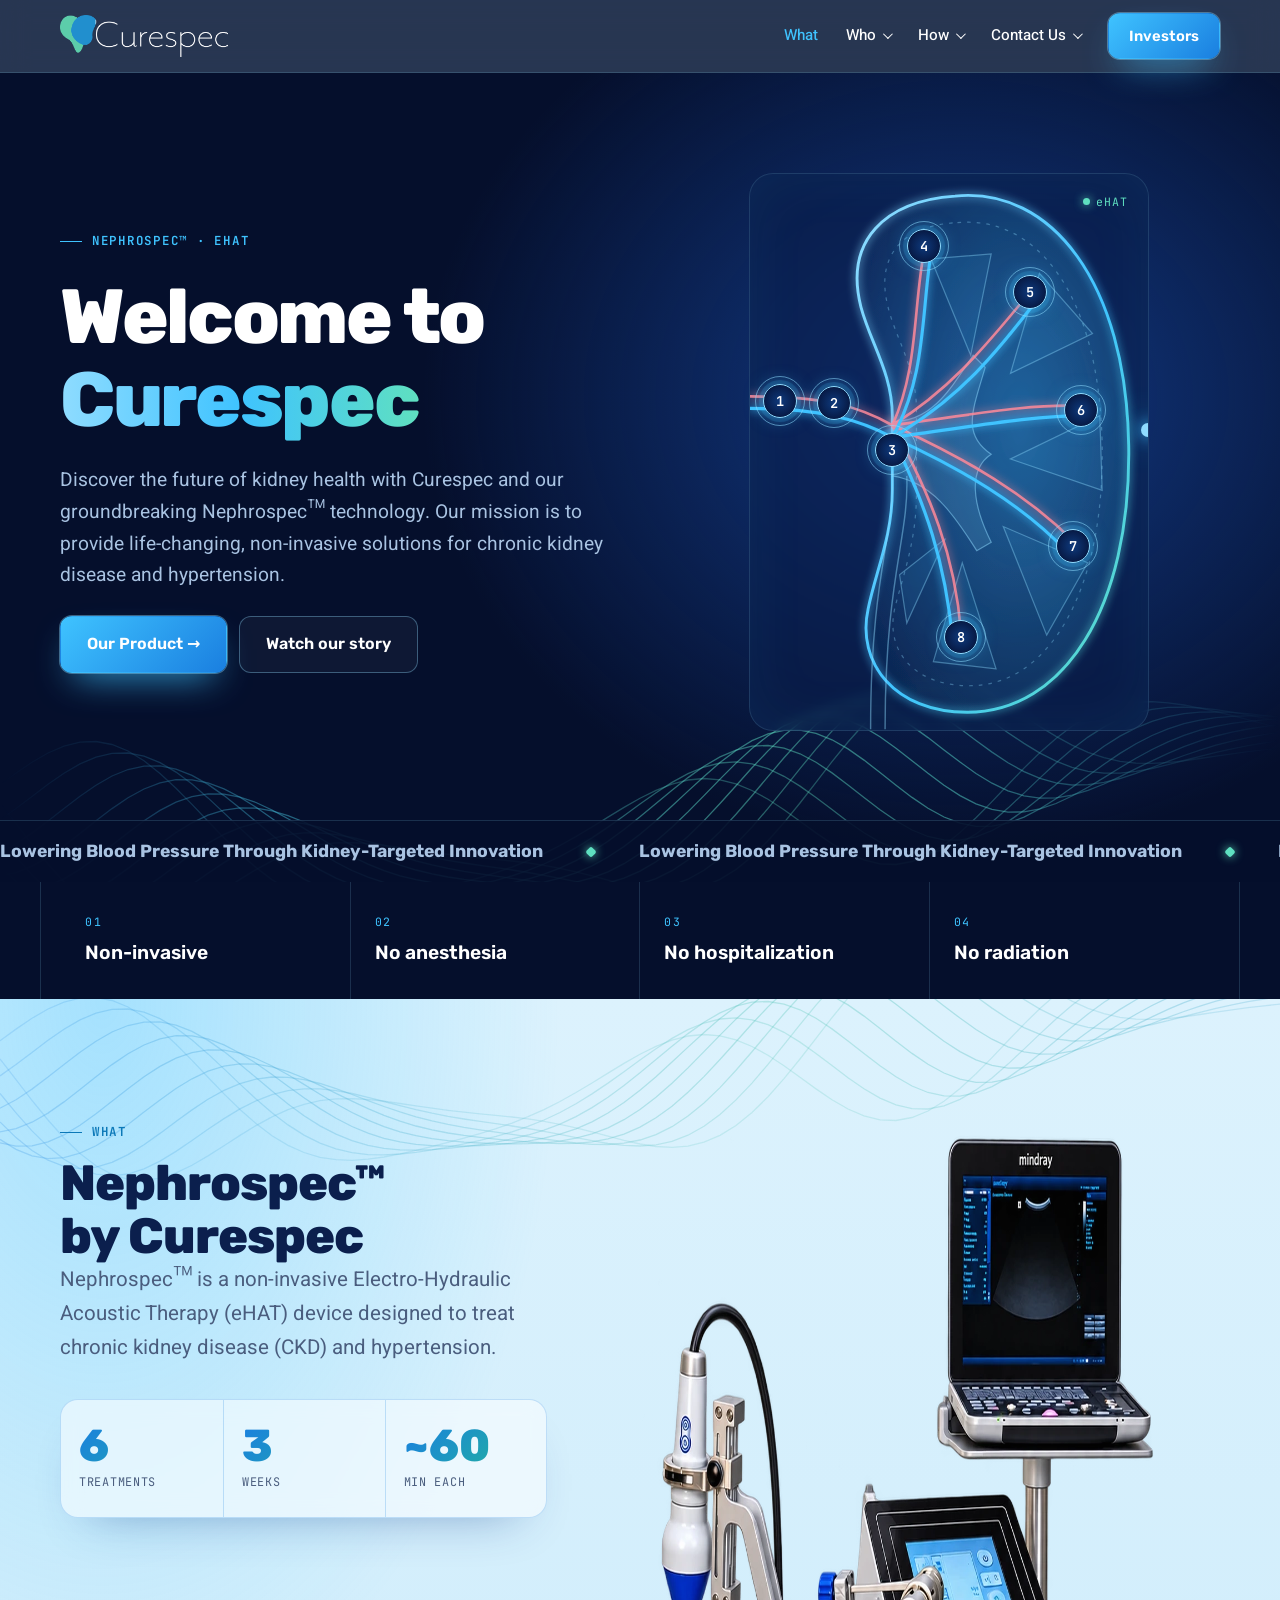
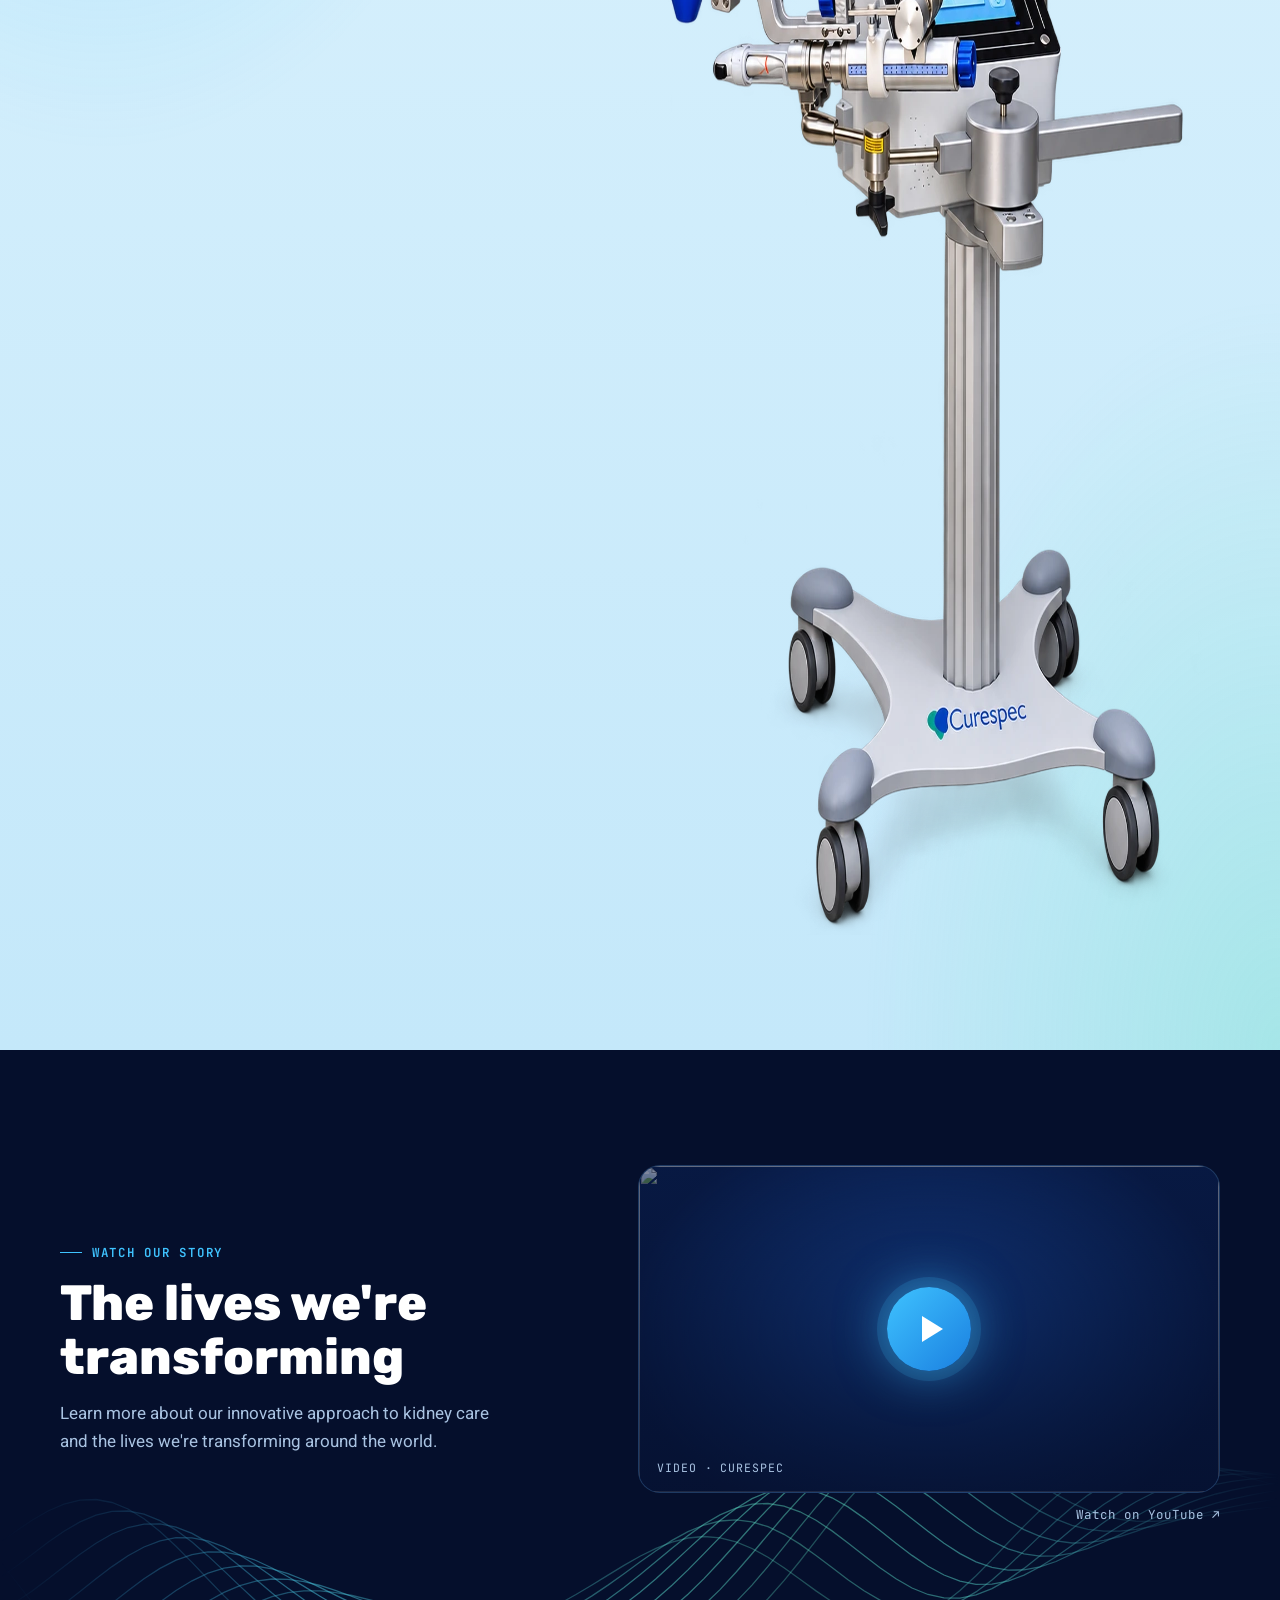
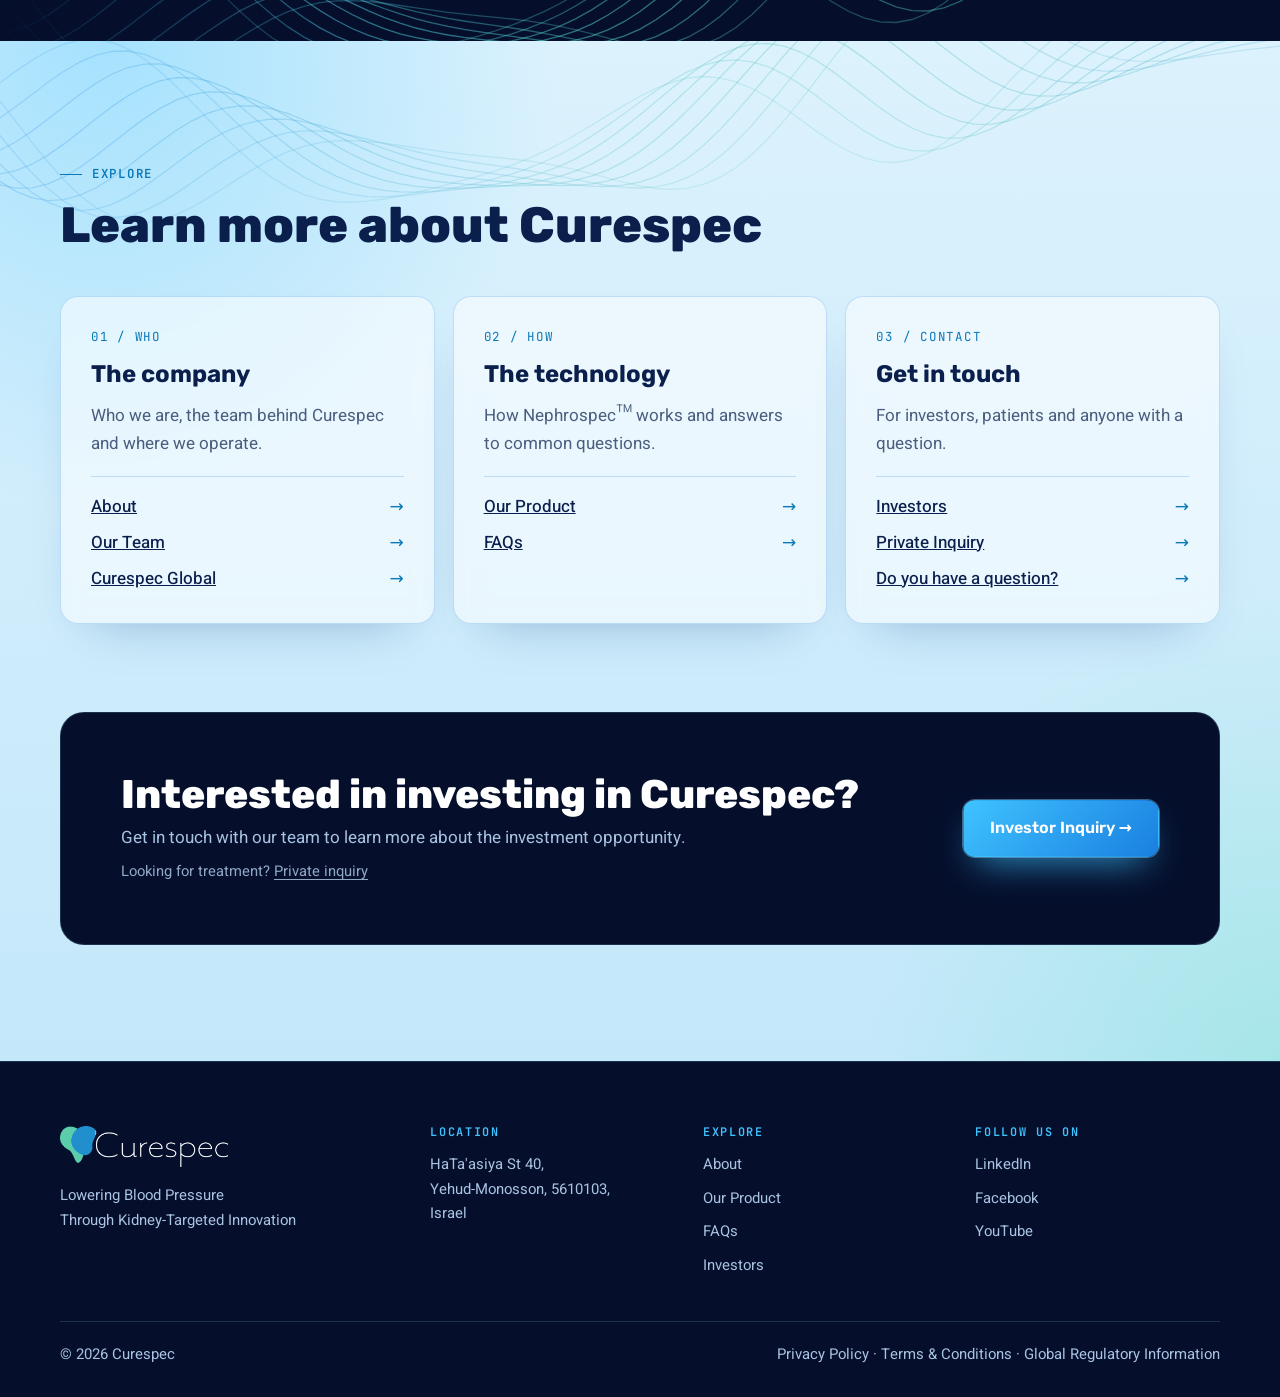
==== index.html @ 892091eb "Swap home page device photo for a tighter, pre-cropped version Co-Authored-By: Claude Sonnet 5 <nore" ====
<!doctype html>
<html lang="en">
<head>
<meta charset="utf-8">
<meta name="viewport" content="width=device-width,initial-scale=1,viewport-fit=cover">
<title>Curespec</title>
<meta name="description" content="Discover Curespec's innovative electro-Hydraulic Acoustic Therapy (eHAT), a groundbreaking approach for kidney treatments.">
<link rel="preconnect" href="https://fonts.googleapis.com"><link rel="preconnect" href="https://fonts.gstatic.com" crossorigin>
<link rel="stylesheet" href="https://fonts.googleapis.com/css2?family=Heebo:wght@400;500;600;700&family=Rubik:wght@500;600;700;800&family=JetBrains+Mono:wght@500;600&display=swap">
<style>
:root{
  --deep:#050f2c; --deep-2:#0a1c48; --line-d:rgba(143,220,255,.16);
  --cyan:#3fc3ff; --glow:#8fdcff; --teal:#5fe0c0;
  --ground:#c4e8fa; --card:rgba(255,255,255,.55); --line:rgba(26,127,224,.22); --ink:#0b1f4d; --ink-2:#4a5d7e;
  --on-d:#ffffff; --on-d-2:#a9c3e2;
  --f-display:"Rubik",system-ui,sans-serif; --f-body:"Heebo",system-ui,sans-serif; --f-mono:"JetBrains Mono",ui-monospace,monospace;
  --r:18px; --max:1200px;
}
*{box-sizing:border-box}
html{scroll-behavior:smooth}
body{margin:0;background:var(--ground);color:var(--ink);font-family:var(--f-body);font-size:17px;line-height:1.65;-webkit-font-smoothing:antialiased}
h1,h2,h3{font-family:var(--f-display);line-height:1.08;margin:0;text-wrap:balance}
p{margin:0}
a{color:inherit}
img{max-width:100%;display:block}
:focus-visible{outline:2px solid var(--cyan);outline-offset:3px;border-radius:6px}
.wrap{max-width:var(--max);margin-inline:auto;padding-inline:max(20px,env(safe-area-inset-left,0px))}
section{padding-block:clamp(72px,9vw,120px)}

/* mono section labels */
.tag{font-family:var(--f-mono);font-size:.78rem;font-weight:600;letter-spacing:.14em;text-transform:uppercase;color:var(--cyan);display:inline-flex;align-items:center;gap:10px}
.tag::before{content:"";width:22px;height:1px;background:currentColor}
.light .tag{color:#0b78b8}

/* grid backdrop */
.dark{position:relative;background:var(--deep);color:var(--on-d);overflow:hidden}
.dark::before{content:"";position:absolute;inset:0;pointer-events:none;background-image:url("data:image/svg+xml,%3Csvg%20xmlns%3D%22http%3A//www.w3.org/2000/svg%22%20width%3D%221600%22%20height%3D%22500%22%20viewBox%3D%220%200%201600%20500%22%3E%3Cdefs%3E%3ClinearGradient%20id%3D%22a%22%20x1%3D%220%22%20x2%3D%221%22%3E%3Cstop%20offset%3D%220%22%20stop-color%3D%22%233fc3ff%22/%3E%3Cstop%20offset%3D%22.5%22%20stop-color%3D%22%235fe0c0%22/%3E%3Cstop%20offset%3D%221%22%20stop-color%3D%22%233fc3ff%22/%3E%3C/linearGradient%3E%3C/defs%3E%3Cg%20fill%3D%22none%22%20stroke%3D%22url%28%23a%29%22%20stroke-width%3D%221.3%22%3E%3Cpath%20d%3D%22M0%2C250.0%20L16%2C270.6%20L32%2C291.3%20L48%2C311.0%20L64%2C329.0%20L80%2C344.4%20L96%2C356.7%20L112%2C365.4%20L128%2C370.3%20L144%2C371.5%20L160%2C369.2%20L176%2C363.9%20L192%2C356.3%20L208%2C346.9%20L224%2C336.7%20L240%2C326.4%20L256%2C316.6%20L272%2C307.9%20L288%2C300.7%20L304%2C295.3%20L320%2C291.7%20L336%2C289.9%20L352%2C289.6%20L368%2C290.5%20L384%2C292.2%20L400%2C294.5%20L416%2C296.9%20L432%2C299.2%20L448%2C301.3%20L464%2C303.2%20L480%2C304.8%20L496%2C306.3%20L512%2C308.0%20L528%2C309.9%20L544%2C312.3%20L560%2C315.3%20L576%2C318.8%20L592%2C322.9%20L608%2C327.2%20L624%2C331.4%20L640%2C335.0%20L656%2C337.5%20L672%2C338.4%20L688%2C337.1%20L704%2C333.2%20L720%2C326.4%20L736%2C316.5%20L752%2C303.5%20L768%2C287.8%20L784%2C269.7%20L800%2C250.0%20L816%2C229.4%20L832%2C208.7%20L848%2C189.0%20L864%2C171.0%20L880%2C155.6%20L896%2C143.3%20L912%2C134.6%20L928%2C129.7%20L944%2C128.5%20L960%2C130.8%20L976%2C136.1%20L992%2C143.7%20L1008%2C153.1%20L1024%2C163.3%20L1040%2C173.6%20L1056%2C183.4%20L1072%2C192.1%20L1088%2C199.3%20L1104%2C204.7%20L1120%2C208.3%20L1136%2C210.1%20L1152%2C210.4%20L1168%2C209.5%20L1184%2C207.8%20L1200%2C205.5%20L1216%2C203.1%20L1232%2C200.8%20L1248%2C198.7%20L1264%2C196.8%20L1280%2C195.2%20L1296%2C193.7%20L1312%2C192.0%20L1328%2C190.1%20L1344%2C187.7%20L1360%2C184.7%20L1376%2C181.2%20L1392%2C177.1%20L1408%2C172.8%20L1424%2C168.6%20L1440%2C165.0%20L1456%2C162.5%20L1472%2C161.6%20L1488%2C162.9%20L1504%2C166.8%20L1520%2C173.6%20L1536%2C183.5%20L1552%2C196.5%20L1568%2C212.2%20L1584%2C230.3%20L1600%2C250.0%22%20stroke-opacity%3D%220.31%22/%3E%3Cpath%20d%3D%22M0%2C284.4%20L16%2C303.9%20L32%2C321.9%20L48%2C337.6%20L64%2C350.3%20L80%2C359.6%20L96%2C365.2%20L112%2C366.9%20L128%2C365.0%20L144%2C359.9%20L160%2C352.1%20L176%2C342.4%20L192%2C331.5%20L208%2C320.3%20L224%2C309.6%20L240%2C299.9%20L256%2C291.8%20L272%2C285.7%20L288%2C281.7%20L304%2C279.9%20L320%2C279.9%20L336%2C281.6%20L352%2C284.5%20L368%2C288.3%20L384%2C292.5%20L400%2C296.7%20L416%2C300.7%20L432%2C304.2%20L448%2C307.3%20L464%2C310.0%20L480%2C312.4%20L496%2C314.7%20L512%2C317.0%20L528%2C319.5%20L544%2C322.3%20L560%2C325.3%20L576%2C328.6%20L592%2C331.7%20L608%2C334.5%20L624%2C336.4%20L640%2C337.0%20L656%2C335.8%20L672%2C332.3%20L688%2C326.2%20L704%2C317.2%20L720%2C305.4%20L736%2C290.9%20L752%2C274.1%20L768%2C255.4%20L784%2C235.6%20L800%2C215.6%20L816%2C196.1%20L832%2C178.1%20L848%2C162.4%20L864%2C149.7%20L880%2C140.4%20L896%2C134.8%20L912%2C133.1%20L928%2C135.0%20L944%2C140.1%20L960%2C147.9%20L976%2C157.6%20L992%2C168.5%20L1008%2C179.7%20L1024%2C190.4%20L1040%2C200.1%20L1056%2C208.2%20L1072%2C214.3%20L1088%2C218.3%20L1104%2C220.1%20L1120%2C220.1%20L1136%2C218.4%20L1152%2C215.5%20L1168%2C211.7%20L1184%2C207.5%20L1200%2C203.3%20L1216%2C199.3%20L1232%2C195.8%20L1248%2C192.7%20L1264%2C190.0%20L1280%2C187.6%20L1296%2C185.3%20L1312%2C183.0%20L1328%2C180.5%20L1344%2C177.7%20L1360%2C174.7%20L1376%2C171.4%20L1392%2C168.3%20L1408%2C165.5%20L1424%2C163.6%20L1440%2C163.0%20L1456%2C164.2%20L1472%2C167.7%20L1488%2C173.8%20L1504%2C182.8%20L1520%2C194.6%20L1536%2C209.1%20L1552%2C225.9%20L1568%2C244.6%20L1584%2C264.4%20L1600%2C284.4%22%20stroke-opacity%3D%220.39%22/%3E%3Cpath%20d%3D%22M0%2C312.9%20L16%2C328.6%20L32%2C341.5%20L48%2C351.2%20L64%2C357.3%20L80%2C359.6%20L96%2C358.1%20L112%2C353.3%20L128%2C345.6%20L144%2C335.7%20L160%2C324.4%20L176%2C312.5%20L192%2C300.9%20L208%2C290.3%20L224%2C281.4%20L240%2C274.6%20L256%2C270.1%20L272%2C268.0%20L288%2C268.3%20L304%2C270.6%20L320%2C274.5%20L336%2C279.6%20L352%2C285.5%20L368%2C291.6%20L384%2C297.5%20L400%2C302.9%20L416%2C307.8%20L432%2C311.9%20L448%2C315.4%20L464%2C318.3%20L480%2C320.8%20L496%2C323.1%20L512%2C325.4%20L528%2C327.6%20L544%2C330.0%20L560%2C332.2%20L576%2C334.0%20L592%2C335.3%20L608%2C335.5%20L624%2C334.2%20L640%2C331.0%20L656%2C325.6%20L672%2C317.7%20L688%2C307.1%20L704%2C294.0%20L720%2C278.6%20L736%2C261.2%20L752%2C242.7%20L768%2C223.6%20L784%2C204.8%20L800%2C187.1%20L816%2C171.4%20L832%2C158.5%20L848%2C148.8%20L864%2C142.7%20L880%2C140.4%20L896%2C141.9%20L912%2C146.7%20L928%2C154.4%20L944%2C164.3%20L960%2C175.6%20L976%2C187.5%20L992%2C199.1%20L1008%2C209.7%20L1024%2C218.6%20L1040%2C225.4%20L1056%2C229.9%20L1072%2C232.0%20L1088%2C231.7%20L1104%2C229.4%20L1120%2C225.5%20L1136%2C220.4%20L1152%2C214.5%20L1168%2C208.4%20L1184%2C202.5%20L1200%2C197.1%20L1216%2C192.2%20L1232%2C188.1%20L1248%2C184.6%20L1264%2C181.7%20L1280%2C179.2%20L1296%2C176.9%20L1312%2C174.6%20L1328%2C172.4%20L1344%2C170.0%20L1360%2C167.8%20L1376%2C166.0%20L1392%2C164.7%20L1408%2C164.5%20L1424%2C165.8%20L1440%2C169.0%20L1456%2C174.4%20L1472%2C182.3%20L1488%2C192.9%20L1504%2C206.0%20L1520%2C221.4%20L1536%2C238.8%20L1552%2C257.3%20L1568%2C276.4%20L1584%2C295.2%20L1600%2C312.9%22%20stroke-opacity%3D%220.45%22/%3E%3Cpath%20d%3D%22M0%2C330.4%20L16%2C340.3%20L32%2C346.8%20L48%2C349.6%20L64%2C348.6%20L80%2C344.2%20L96%2C336.8%20L112%2C326.9%20L128%2C315.4%20L144%2C303.1%20L160%2C290.9%20L176%2C279.5%20L192%2C269.8%20L208%2C262.2%20L224%2C257.2%20L240%2C254.8%20L256%2C255.1%20L272%2C257.8%20L288%2C262.6%20L304%2C269.0%20L320%2C276.4%20L336%2C284.3%20L352%2C292.2%20L368%2C299.7%20L384%2C306.4%20L400%2C312.2%20L416%2C317.0%20L432%2C320.9%20L448%2C324.0%20L464%2C326.4%20L480%2C328.4%20L496%2C330.1%20L512%2C331.7%20L528%2C333.0%20L544%2C334.0%20L560%2C334.5%20L576%2C334.3%20L592%2C332.9%20L608%2C329.9%20L624%2C325.1%20L640%2C318.1%20L656%2C308.8%20L672%2C297.2%20L688%2C283.3%20L704%2C267.6%20L720%2C250.5%20L736%2C232.7%20L752%2C214.8%20L768%2C197.9%20L784%2C182.5%20L800%2C169.6%20L816%2C159.7%20L832%2C153.2%20L848%2C150.4%20L864%2C151.4%20L880%2C155.8%20L896%2C163.2%20L912%2C173.1%20L928%2C184.6%20L944%2C196.9%20L960%2C209.1%20L976%2C220.5%20L992%2C230.2%20L1008%2C237.8%20L1024%2C242.8%20L1040%2C245.2%20L1056%2C244.9%20L1072%2C242.2%20L1088%2C237.4%20L1104%2C231.0%20L1120%2C223.6%20L1136%2C215.7%20L1152%2C207.8%20L1168%2C200.3%20L1184%2C193.6%20L1200%2C187.8%20L1216%2C183.0%20L1232%2C179.1%20L1248%2C176.0%20L1264%2C173.6%20L1280%2C171.6%20L1296%2C169.9%20L1312%2C168.3%20L1328%2C167.0%20L1344%2C166.0%20L1360%2C165.5%20L1376%2C165.7%20L1392%2C167.1%20L1408%2C170.1%20L1424%2C174.9%20L1440%2C181.9%20L1456%2C191.2%20L1472%2C202.8%20L1488%2C216.7%20L1504%2C232.4%20L1520%2C249.5%20L1536%2C267.3%20L1552%2C285.2%20L1568%2C302.1%20L1584%2C317.5%20L1600%2C330.4%22%20stroke-opacity%3D%220.49%22/%3E%3Cpath%20d%3D%22M0%2C333.9%20L16%2C337.2%20L32%2C336.8%20L48%2C332.9%20L64%2C325.9%20L80%2C316.3%20L96%2C304.8%20L112%2C292.3%20L128%2C279.7%20L144%2C267.8%20L160%2C257.4%20L176%2C249.2%20L192%2C243.6%20L208%2C240.9%20L224%2C241.1%20L240%2C244.1%20L256%2C249.5%20L272%2C257.0%20L288%2C265.8%20L304%2C275.4%20L320%2C285.3%20L336%2C294.8%20L352%2C303.5%20L368%2C311.2%20L384%2C317.6%20L400%2C322.8%20L416%2C326.7%20L432%2C329.6%20L448%2C331.7%20L464%2C333.1%20L480%2C334.0%20L496%2C334.6%20L512%2C334.8%20L528%2C334.6%20L544%2C333.8%20L560%2C332.1%20L576%2C329.2%20L592%2C324.9%20L608%2C318.8%20L624%2C310.7%20L640%2C300.5%20L656%2C288.3%20L672%2C274.3%20L688%2C258.9%20L704%2C242.6%20L720%2C226.1%20L736%2C210.1%20L752%2C195.4%20L768%2C182.8%20L784%2C172.8%20L800%2C166.1%20L816%2C162.8%20L832%2C163.2%20L848%2C167.1%20L864%2C174.1%20L880%2C183.7%20L896%2C195.2%20L912%2C207.7%20L928%2C220.3%20L944%2C232.2%20L960%2C242.6%20L976%2C250.8%20L992%2C256.4%20L1008%2C259.1%20L1024%2C258.9%20L1040%2C255.9%20L1056%2C250.5%20L1072%2C243.0%20L1088%2C234.2%20L1104%2C224.6%20L1120%2C214.7%20L1136%2C205.2%20L1152%2C196.5%20L1168%2C188.8%20L1184%2C182.4%20L1200%2C177.2%20L1216%2C173.3%20L1232%2C170.4%20L1248%2C168.3%20L1264%2C166.9%20L1280%2C166.0%20L1296%2C165.4%20L1312%2C165.2%20L1328%2C165.4%20L1344%2C166.2%20L1360%2C167.9%20L1376%2C170.8%20L1392%2C175.1%20L1408%2C181.2%20L1424%2C189.3%20L1440%2C199.5%20L1456%2C211.7%20L1472%2C225.7%20L1488%2C241.1%20L1504%2C257.4%20L1520%2C273.9%20L1536%2C289.9%20L1552%2C304.6%20L1568%2C317.2%20L1584%2C327.2%20L1600%2C333.9%22%20stroke-opacity%3D%220.50%22/%3E%3Cpath%20d%3D%22M0%2C322.9%20L16%2C319.6%20L32%2C313.2%20L48%2C304.1%20L64%2C292.9%20L80%2C280.5%20L96%2C267.8%20L112%2C255.6%20L128%2C244.7%20L144%2C236.0%20L160%2C229.8%20L176%2C226.7%20L192%2C226.8%20L208%2C229.9%20L224%2C235.9%20L240%2C244.2%20L256%2C254.3%20L272%2C265.5%20L288%2C277.2%20L304%2C288.8%20L320%2C299.6%20L336%2C309.3%20L352%2C317.5%20L368%2C324.2%20L384%2C329.3%20L400%2C332.9%20L416%2C335.3%20L432%2C336.6%20L448%2C337.1%20L464%2C337.1%20L480%2C336.5%20L496%2C335.6%20L512%2C334.2%20L528%2C332.1%20L544%2C329.2%20L560%2C325.2%20L576%2C319.8%20L592%2C312.8%20L608%2C304.0%20L624%2C293.5%20L640%2C281.3%20L656%2C267.7%20L672%2C253.1%20L688%2C238.1%20L704%2C223.4%20L720%2C209.6%20L736%2C197.5%20L752%2C187.7%20L768%2C180.9%20L784%2C177.3%20L800%2C177.1%20L816%2C180.4%20L832%2C186.8%20L848%2C195.9%20L864%2C207.1%20L880%2C219.5%20L896%2C232.2%20L912%2C244.4%20L928%2C255.3%20L944%2C264.0%20L960%2C270.2%20L976%2C273.3%20L992%2C273.2%20L1008%2C270.1%20L1024%2C264.1%20L1040%2C255.8%20L1056%2C245.7%20L1072%2C234.5%20L1088%2C222.8%20L1104%2C211.2%20L1120%2C200.4%20L1136%2C190.7%20L1152%2C182.5%20L1168%2C175.8%20L1184%2C170.7%20L1200%2C167.1%20L1216%2C164.7%20L1232%2C163.4%20L1248%2C162.9%20L1264%2C162.9%20L1280%2C163.5%20L1296%2C164.4%20L1312%2C165.8%20L1328%2C167.9%20L1344%2C170.8%20L1360%2C174.8%20L1376%2C180.2%20L1392%2C187.2%20L1408%2C196.0%20L1424%2C206.5%20L1440%2C218.7%20L1456%2C232.3%20L1472%2C246.9%20L1488%2C261.9%20L1504%2C276.6%20L1520%2C290.4%20L1536%2C302.5%20L1552%2C312.3%20L1568%2C319.1%20L1584%2C322.7%20L1600%2C322.9%22%20stroke-opacity%3D%220.49%22/%3E%3Cpath%20d%3D%22M0%2C299.2%20L16%2C290.7%20L32%2C280.1%20L48%2C268.1%20L64%2C255.5%20L80%2C243.3%20L96%2C232.2%20L112%2C223.0%20L128%2C216.5%20L144%2C213.1%20L160%2C212.9%20L176%2C216.1%20L192%2C222.4%20L208%2C231.4%20L224%2C242.6%20L240%2C255.2%20L256%2C268.6%20L272%2C282.1%20L288%2C295.0%20L304%2C306.7%20L320%2C316.9%20L336%2C325.2%20L352%2C331.7%20L368%2C336.3%20L384%2C339.3%20L400%2C340.8%20L416%2C341.1%20L432%2C340.6%20L448%2C339.4%20L464%2C337.7%20L480%2C335.6%20L496%2C333.1%20L512%2C329.9%20L528%2C326.0%20L544%2C321.2%20L560%2C315.1%20L576%2C307.6%20L592%2C298.6%20L608%2C288.2%20L624%2C276.5%20L640%2C263.8%20L656%2C250.5%20L672%2C237.2%20L688%2C224.6%20L704%2C213.3%20L720%2C203.9%20L736%2C197.1%20L752%2C193.2%20L768%2C192.5%20L784%2C195.1%20L800%2C200.8%20L816%2C209.3%20L832%2C219.9%20L848%2C231.9%20L864%2C244.5%20L880%2C256.7%20L896%2C267.8%20L912%2C277.0%20L928%2C283.5%20L944%2C286.9%20L960%2C287.1%20L976%2C283.9%20L992%2C277.6%20L1008%2C268.6%20L1024%2C257.4%20L1040%2C244.8%20L1056%2C231.4%20L1072%2C217.9%20L1088%2C205.0%20L1104%2C193.3%20L1120%2C183.1%20L1136%2C174.8%20L1152%2C168.3%20L1168%2C163.7%20L1184%2C160.7%20L1200%2C159.2%20L1216%2C158.9%20L1232%2C159.4%20L1248%2C160.6%20L1264%2C162.3%20L1280%2C164.4%20L1296%2C166.9%20L1312%2C170.1%20L1328%2C174.0%20L1344%2C178.8%20L1360%2C184.9%20L1376%2C192.4%20L1392%2C201.4%20L1408%2C211.8%20L1424%2C223.5%20L1440%2C236.2%20L1456%2C249.5%20L1472%2C262.8%20L1488%2C275.4%20L1504%2C286.7%20L1520%2C296.1%20L1536%2C302.9%20L1552%2C306.8%20L1568%2C307.5%20L1584%2C304.9%20L1600%2C299.2%22%20stroke-opacity%3D%220.45%22/%3E%3Cpath%20d%3D%22M0%2C266.9%20L16%2C255.5%20L32%2C243.4%20L48%2C231.3%20L64%2C220.2%20L80%2C210.9%20L96%2C204.1%20L112%2C200.4%20L128%2C200.0%20L144%2C203.1%20L160%2C209.6%20L176%2C219.1%20L192%2C231.1%20L208%2C244.9%20L224%2C259.9%20L240%2C275.1%20L256%2C290.0%20L272%2C303.7%20L288%2C315.9%20L304%2C326.1%20L320%2C334.1%20L336%2C339.9%20L352%2C343.7%20L368%2C345.6%20L384%2C345.9%20L400%2C345.0%20L416%2C343.3%20L432%2C340.9%20L448%2C338.1%20L464%2C334.9%20L480%2C331.4%20L496%2C327.4%20L512%2C322.8%20L528%2C317.4%20L544%2C311.0%20L560%2C303.5%20L576%2C294.8%20L592%2C284.9%20L608%2C274.1%20L624%2C262.7%20L640%2C251.0%20L656%2C239.8%20L672%2C229.4%20L688%2C220.7%20L704%2C214.0%20L720%2C210.0%20L736%2C208.9%20L752%2C210.8%20L768%2C215.7%20L784%2C223.3%20L800%2C233.1%20L816%2C244.5%20L832%2C256.6%20L848%2C268.7%20L864%2C279.8%20L880%2C289.1%20L896%2C295.9%20L912%2C299.6%20L928%2C300.0%20L944%2C296.9%20L960%2C290.4%20L976%2C280.9%20L992%2C268.9%20L1008%2C255.1%20L1024%2C240.1%20L1040%2C224.9%20L1056%2C210.0%20L1072%2C196.3%20L1088%2C184.1%20L1104%2C173.9%20L1120%2C165.9%20L1136%2C160.1%20L1152%2C156.3%20L1168%2C154.4%20L1184%2C154.1%20L1200%2C155.0%20L1216%2C156.7%20L1232%2C159.1%20L1248%2C161.9%20L1264%2C165.1%20L1280%2C168.6%20L1296%2C172.6%20L1312%2C177.2%20L1328%2C182.6%20L1344%2C189.0%20L1360%2C196.5%20L1376%2C205.2%20L1392%2C215.1%20L1408%2C225.9%20L1424%2C237.3%20L1440%2C249.0%20L1456%2C260.2%20L1472%2C270.6%20L1488%2C279.3%20L1504%2C286.0%20L1520%2C290.0%20L1536%2C291.1%20L1552%2C289.2%20L1568%2C284.3%20L1584%2C276.7%20L1600%2C266.9%22%20stroke-opacity%3D%220.39%22/%3E%3Cpath%20d%3D%22M0%2C231.7%20L16%2C220.1%20L32%2C209.3%20L48%2C200.0%20L64%2C193.1%20L80%2C189.1%20L96%2C188.5%20L112%2C191.5%20L128%2C198.0%20L144%2C207.8%20L160%2C220.4%20L176%2C235.2%20L192%2C251.4%20L208%2C268.2%20L224%2C284.9%20L240%2C300.5%20L256%2C314.6%20L272%2C326.7%20L288%2C336.3%20L304%2C343.5%20L320%2C348.3%20L336%2C350.7%20L352%2C351.3%20L368%2C350.2%20L384%2C348.0%20L400%2C344.9%20L416%2C341.4%20L432%2C337.5%20L448%2C333.4%20L464%2C329.1%20L480%2C324.6%20L496%2C319.6%20L512%2C314.1%20L528%2C307.7%20L544%2C300.6%20L560%2C292.5%20L576%2C283.5%20L592%2C274.0%20L608%2C264.1%20L624%2C254.4%20L640%2C245.2%20L656%2C237.3%20L672%2C231.1%20L688%2C227.0%20L704%2C225.5%20L720%2C226.8%20L736%2C230.8%20L752%2C237.5%20L768%2C246.3%20L784%2C256.8%20L800%2C268.3%20L816%2C279.9%20L832%2C290.7%20L848%2C300.0%20L864%2C306.9%20L880%2C310.9%20L896%2C311.5%20L912%2C308.5%20L928%2C302.0%20L944%2C292.2%20L960%2C279.6%20L976%2C264.8%20L992%2C248.6%20L1008%2C231.8%20L1024%2C215.1%20L1040%2C199.5%20L1056%2C185.4%20L1072%2C173.3%20L1088%2C163.7%20L1104%2C156.5%20L1120%2C151.7%20L1136%2C149.3%20L1152%2C148.7%20L1168%2C149.8%20L1184%2C152.0%20L1200%2C155.1%20L1216%2C158.6%20L1232%2C162.5%20L1248%2C166.6%20L1264%2C170.9%20L1280%2C175.4%20L1296%2C180.4%20L1312%2C185.9%20L1328%2C192.3%20L1344%2C199.4%20L1360%2C207.5%20L1376%2C216.5%20L1392%2C226.0%20L1408%2C235.9%20L1424%2C245.6%20L1440%2C254.8%20L1456%2C262.7%20L1472%2C268.9%20L1488%2C273.0%20L1504%2C274.5%20L1520%2C273.2%20L1536%2C269.2%20L1552%2C262.5%20L1568%2C253.7%20L1584%2C243.2%20L1600%2C231.7%22%20stroke-opacity%3D%220.31%22/%3E%3C/g%3E%3C/svg%3E");background-repeat:repeat-x;background-size:1600px 500px;background-position:0 calc(100% + 170px);animation:drift 70s linear infinite;mask-image:linear-gradient(90deg,transparent,#000 25%,#000 75%,transparent);-webkit-mask-image:linear-gradient(90deg,transparent,#000 25%,#000 75%,transparent)}
.band::before,.cta::before{display:none}
@keyframes drift{to{background-position-x:1600px}}

/* buttons */
.btn{display:inline-flex;align-items:center;gap:10px;font-family:var(--f-display);font-weight:600;font-size:1rem;border-radius:12px;padding:14px 26px;text-decoration:none;border:1px solid transparent;transition:transform .15s,box-shadow .15s,border-color .15s}
.btn:hover{transform:translateY(-2px)}
.btn-primary{background:linear-gradient(135deg,#3fc3ff,#1a7fe0);color:#fff;box-shadow:0 0 0 1px rgba(143,220,255,.4),0 16px 36px -14px rgba(63,195,255,.85)}
.btn-ghost{border-color:rgba(143,220,255,.35);color:#fff;background:rgba(255,255,255,.04)}
.btn-ghost:hover{border-color:var(--cyan)}

/* header */
.top{position:sticky;top:0;z-index:20;background:rgba(5,15,44,.82);backdrop-filter:blur(14px);border-bottom:1px solid var(--line-d)}
.top .wrap{display:flex;align-items:center;gap:28px;min-height:72px}
.logo{display:block;width:168px;flex:none}
.nav{display:flex;gap:28px;margin-inline-start:auto;align-items:center;font-weight:500;font-size:.95rem;color:var(--on-d)}
.nav>a,.dd>button{color:var(--on-d);text-decoration:none;font:inherit;background:none;border:0;cursor:pointer;padding:0;display:flex;gap:7px;align-items:center}
.nav>a[aria-current]{color:var(--cyan)}
.dd{position:relative}
.dd>button::after{content:"";width:6px;height:6px;border-right:1.5px solid currentColor;border-bottom:1.5px solid currentColor;transform:rotate(45deg) translateY(-2px)}
.dd-menu{position:absolute;top:calc(100% + 14px);inset-inline-start:-16px;min-width:220px;background:#0b1c47;border:1px solid var(--line-d);border-radius:14px;padding:8px;display:none;box-shadow:0 24px 50px -20px rgba(0,0,0,.6)}
.dd-menu::before{content:"";position:absolute;inset:-16px 0 auto;height:16px}
.dd:hover .dd-menu,.dd:focus-within .dd-menu{display:grid}
.dd-menu a{padding:10px 12px;border-radius:8px;text-decoration:none;color:var(--on-d-2)}
.dd-menu a:hover{background:rgba(63,195,255,.1);color:#fff}
.top .btn{padding:10px 20px;font-size:.92rem}
.menu{display:none;margin-inline-start:auto}
.menu summary{list-style:none;cursor:pointer;color:#fff;font-family:var(--f-mono);font-size:.85rem;letter-spacing:.1em;padding:8px 14px;border:1px solid var(--line-d);border-radius:10px}
.menu summary::-webkit-details-marker{display:none}
.menu nav{position:fixed;inset-inline:0;top:72px;background:#07163b;border-bottom:1px solid var(--line-d);padding:10px 20px 22px;display:grid;max-height:calc(100vh - 72px);overflow:auto}
.menu nav b{font-family:var(--f-mono);font-size:.72rem;letter-spacing:.14em;color:var(--cyan);margin-top:16px}
.menu nav a{padding:11px 0;color:#fff;text-decoration:none;border-bottom:1px solid var(--line-d)}
@media (max-width:980px){.nav,.top .btn{display:none}.menu{display:block}}

/* hero */
.hero{padding-block:clamp(56px,8vw,100px) 0;background:radial-gradient(60% 80% at 75% 40%,#123a86 0%,transparent 70%),var(--deep)}
.hero .wrap{position:relative;display:grid;grid-template-columns:1.05fr 1fr;gap:48px;align-items:center;padding-bottom:clamp(56px,7vw,96px)}
.hero-copy{display:grid;gap:24px;min-width:0}
.hero h1{font-size:clamp(2.6rem,6.2vw,4.8rem);font-weight:800;letter-spacing:-.03em}
.hero h1 span{background:linear-gradient(90deg,#8fdcff,#3fc3ff 50%,#5fe0c0);-webkit-background-clip:text;background-clip:text;color:transparent}
.hero .lead{font-size:clamp(1.08rem,1.5vw,1.25rem);color:var(--on-d-2);max-width:56ch}
.cta-row{display:flex;flex-wrap:wrap;gap:12px}
.pulse{position:absolute;inset:0;pointer-events:none;overflow:hidden}
.pulse i{position:absolute;inset-inline-end:22%;top:46%;width:640px;height:640px;margin:-320px -320px 0 0;border-radius:50%;border:1px solid rgba(143,220,255,.45);transform:scale(.15);opacity:0;animation:ring 8s linear infinite}
.pulse i:nth-child(2){animation-delay:2s}.pulse i:nth-child(3){animation-delay:4s}.pulse i:nth-child(4){animation-delay:6s}
@keyframes ring{0%{transform:scale(.15);opacity:0}12%{opacity:.7}100%{transform:scale(1.6);opacity:0}}

/* scan visual */
.scan{position:relative;justify-self:center;width:min(400px,100%);aspect-ratio:330/460;border:1px solid var(--line-d);border-radius:24px;background:rgba(10,28,72,.55);backdrop-filter:blur(6px);box-shadow:inset 0 0 60px rgba(63,195,255,.08)}
.scan svg{position:absolute;inset:0;width:100%;height:100%}
.waves{position:absolute;inset:0;overflow:hidden;border-radius:24px;pointer-events:none}
.waves i{position:absolute;left:100%;top:46%;width:520px;height:520px;margin:-260px 0 0 -260px;border-radius:50%;border:2px solid rgba(143,220,255,.55);box-shadow:0 0 14px rgba(63,195,255,.35);transform:scale(.05);opacity:0;animation:wave 3.6s cubic-bezier(.2,.6,.4,1) infinite}
.waves i:nth-child(2){animation-delay:1.2s}.waves i:nth-child(3){animation-delay:2.4s}
@keyframes wave{0%{transform:scale(.05);opacity:0}15%{opacity:.85}100%{transform:scale(1.25);opacity:0}}
.waves b{position:absolute;right:-7px;top:46%;width:14px;height:14px;margin-top:-7px;border-radius:50%;background:var(--glow);box-shadow:0 0 16px var(--cyan),0 0 34px var(--cyan)}
.hud{position:absolute;font-family:var(--f-mono);font-size:.72rem;letter-spacing:.08em;color:var(--on-d-2);line-height:1.5}
.hud b{display:block;font-family:var(--f-display);font-size:1.5rem;letter-spacing:0;color:#fff;font-weight:700}
.hud.tl{top:18px;inset-inline-start:20px}.hud.tr{top:18px;inset-inline-end:20px;text-align:end}
.hud.bl{bottom:18px;inset-inline-start:20px}.hud.br{bottom:18px;inset-inline-end:20px;text-align:end}
.live{display:inline-flex;align-items:center;gap:6px;color:var(--teal)}
.live::before{content:"";width:7px;height:7px;border-radius:50%;background:var(--teal);box-shadow:0 0 10px var(--teal);animation:blink 1.6s infinite}
@keyframes blink{50%{opacity:.25}}
/* hotspots */
.hs{position:absolute;z-index:3;width:34px;height:34px;margin:-17px 0 0 -17px;border-radius:50%;border:1.5px solid var(--glow);background:radial-gradient(circle,#0e3a7d 0%,#071a45 70%);color:#fff;font-family:var(--f-mono);font-weight:600;font-size:.85rem;display:grid;place-items:center;cursor:pointer;padding:0;box-shadow:0 0 0 4px rgba(63,195,255,.14),0 0 18px rgba(63,195,255,.55);transition:transform .2s,background .2s}
.hs::before{content:"";position:absolute;inset:-9px;border-radius:50%;border:1px solid rgba(143,220,255,.55);animation:hsp 2.6s ease-out infinite}
.hs:nth-of-type(2n)::before{animation-delay:.9s}.hs:nth-of-type(3n)::before{animation-delay:1.7s}
@keyframes hsp{0%{transform:scale(.7);opacity:.9}100%{transform:scale(1.7);opacity:0}}
.hs:hover,.hs:focus-visible{transform:scale(1.15);background:linear-gradient(135deg,#3fc3ff,#1a7fe0)}
.tip{position:absolute;bottom:calc(100% + 14px);left:50%;transform:translate(-50%,6px);width:max-content;max-width:210px;background:rgba(8,24,64,.96);border:1px solid rgba(143,220,255,.35);border-radius:12px;padding:10px 14px;text-align:start;font-family:var(--f-body);font-weight:400;font-size:.82rem;line-height:1.4;color:var(--on-d-2);opacity:0;pointer-events:none;transition:opacity .2s,transform .2s;box-shadow:0 18px 40px -16px rgba(0,0,0,.7)}
.tip b{display:block;font-family:var(--f-display);font-size:.95rem;font-weight:600;color:#fff;margin-bottom:2px}
.hs.l .tip{left:-6px;transform:translate(0,6px)}.hs.r .tip{left:auto;right:-6px;transform:translate(0,6px)}
.hs.dn .tip{bottom:auto;top:calc(100% + 14px)}
.hs:hover .tip,.hs:focus-visible .tip{opacity:1;transform:translate(-50%,0)}
.hs.l:hover .tip,.hs.l:focus-visible .tip,.hs.r:hover .tip,.hs.r:focus-visible .tip{transform:translate(0,0)}
@media (max-width:860px){.hero .wrap{grid-template-columns:1fr}.scan{width:min(340px,100%)}.hs{width:28px;height:28px;margin:-14px 0 0 -14px;font-size:.75rem}}

/* ticker */
.ticker{position:relative;border-block:1px solid var(--line-d);background:rgba(5,15,44,.9);overflow:hidden;white-space:nowrap;padding-block:16px}
.ticker div{display:inline-flex;gap:44px;animation:tick 38s linear infinite;font-family:var(--f-display);font-weight:700;font-size:1.1rem;color:var(--on-d-2)}
.ticker span{display:inline-flex;align-items:center;gap:44px}
.ticker span::after{content:"";width:8px;height:8px;border-radius:2px;transform:rotate(45deg);background:var(--teal);box-shadow:0 0 10px var(--teal)}
@keyframes tick{to{transform:translateX(-50%)}}

/* characteristics */
.band{position:relative;z-index:3;margin-top:-1px;background:var(--deep);padding-bottom:0}
.band .wrap{display:grid;grid-template-columns:repeat(4,1fr);border-inline:1px solid var(--line-d)}
.feat{padding:30px 24px;display:grid;gap:6px;border-inline-end:1px solid var(--line-d)}
.feat:last-child{border-inline-end:0}
.feat small{font-family:var(--f-mono);font-size:.72rem;letter-spacing:.14em;color:var(--cyan)}
.feat strong{font-family:var(--f-display);font-size:1.2rem;color:#fff;font-weight:600}
@media (max-width:760px){.band .wrap{grid-template-columns:1fr 1fr}.feat:nth-child(2){border-inline-end:0}.feat:nth-child(-n+2){border-bottom:1px solid var(--line-d)}}

/* welcome */
.light{position:relative;overflow:hidden;background:
  radial-gradient(55% 70% at 8% 0%,rgba(63,195,255,.35),transparent 65%),
  radial-gradient(50% 70% at 100% 100%,rgba(95,224,192,.3),transparent 65%),
  linear-gradient(180deg,#dcf2fd 0%,#c4e8fa 100%)}
.light::before{content:"";position:absolute;inset:0;pointer-events:none;background-image:url("data:image/svg+xml,%3Csvg%20xmlns%3D%22http%3A//www.w3.org/2000/svg%22%20width%3D%221600%22%20height%3D%22500%22%20viewBox%3D%220%200%201600%20500%22%3E%3Cdefs%3E%3ClinearGradient%20id%3D%22a%22%20x1%3D%220%22%20x2%3D%221%22%3E%3Cstop%20offset%3D%220%22%20stop-color%3D%22%231a7fe0%22/%3E%3Cstop%20offset%3D%22.5%22%20stop-color%3D%22%2322b59a%22/%3E%3Cstop%20offset%3D%221%22%20stop-color%3D%22%231a7fe0%22/%3E%3C/linearGradient%3E%3C/defs%3E%3Cg%20fill%3D%22none%22%20stroke%3D%22url%28%23a%29%22%20stroke-width%3D%221.3%22%3E%3Cpath%20d%3D%22M0%2C250.0%20L16%2C270.6%20L32%2C291.3%20L48%2C311.0%20L64%2C329.0%20L80%2C344.4%20L96%2C356.7%20L112%2C365.4%20L128%2C370.3%20L144%2C371.5%20L160%2C369.2%20L176%2C363.9%20L192%2C356.3%20L208%2C346.9%20L224%2C336.7%20L240%2C326.4%20L256%2C316.6%20L272%2C307.9%20L288%2C300.7%20L304%2C295.3%20L320%2C291.7%20L336%2C289.9%20L352%2C289.6%20L368%2C290.5%20L384%2C292.2%20L400%2C294.5%20L416%2C296.9%20L432%2C299.2%20L448%2C301.3%20L464%2C303.2%20L480%2C304.8%20L496%2C306.3%20L512%2C308.0%20L528%2C309.9%20L544%2C312.3%20L560%2C315.3%20L576%2C318.8%20L592%2C322.9%20L608%2C327.2%20L624%2C331.4%20L640%2C335.0%20L656%2C337.5%20L672%2C338.4%20L688%2C337.1%20L704%2C333.2%20L720%2C326.4%20L736%2C316.5%20L752%2C303.5%20L768%2C287.8%20L784%2C269.7%20L800%2C250.0%20L816%2C229.4%20L832%2C208.7%20L848%2C189.0%20L864%2C171.0%20L880%2C155.6%20L896%2C143.3%20L912%2C134.6%20L928%2C129.7%20L944%2C128.5%20L960%2C130.8%20L976%2C136.1%20L992%2C143.7%20L1008%2C153.1%20L1024%2C163.3%20L1040%2C173.6%20L1056%2C183.4%20L1072%2C192.1%20L1088%2C199.3%20L1104%2C204.7%20L1120%2C208.3%20L1136%2C210.1%20L1152%2C210.4%20L1168%2C209.5%20L1184%2C207.8%20L1200%2C205.5%20L1216%2C203.1%20L1232%2C200.8%20L1248%2C198.7%20L1264%2C196.8%20L1280%2C195.2%20L1296%2C193.7%20L1312%2C192.0%20L1328%2C190.1%20L1344%2C187.7%20L1360%2C184.7%20L1376%2C181.2%20L1392%2C177.1%20L1408%2C172.8%20L1424%2C168.6%20L1440%2C165.0%20L1456%2C162.5%20L1472%2C161.6%20L1488%2C162.9%20L1504%2C166.8%20L1520%2C173.6%20L1536%2C183.5%20L1552%2C196.5%20L1568%2C212.2%20L1584%2C230.3%20L1600%2C250.0%22%20stroke-opacity%3D%220.22%22/%3E%3Cpath%20d%3D%22M0%2C284.4%20L16%2C303.9%20L32%2C321.9%20L48%2C337.6%20L64%2C350.3%20L80%2C359.6%20L96%2C365.2%20L112%2C366.9%20L128%2C365.0%20L144%2C359.9%20L160%2C352.1%20L176%2C342.4%20L192%2C331.5%20L208%2C320.3%20L224%2C309.6%20L240%2C299.9%20L256%2C291.8%20L272%2C285.7%20L288%2C281.7%20L304%2C279.9%20L320%2C279.9%20L336%2C281.6%20L352%2C284.5%20L368%2C288.3%20L384%2C292.5%20L400%2C296.7%20L416%2C300.7%20L432%2C304.2%20L448%2C307.3%20L464%2C310.0%20L480%2C312.4%20L496%2C314.7%20L512%2C317.0%20L528%2C319.5%20L544%2C322.3%20L560%2C325.3%20L576%2C328.6%20L592%2C331.7%20L608%2C334.5%20L624%2C336.4%20L640%2C337.0%20L656%2C335.8%20L672%2C332.3%20L688%2C326.2%20L704%2C317.2%20L720%2C305.4%20L736%2C290.9%20L752%2C274.1%20L768%2C255.4%20L784%2C235.6%20L800%2C215.6%20L816%2C196.1%20L832%2C178.1%20L848%2C162.4%20L864%2C149.7%20L880%2C140.4%20L896%2C134.8%20L912%2C133.1%20L928%2C135.0%20L944%2C140.1%20L960%2C147.9%20L976%2C157.6%20L992%2C168.5%20L1008%2C179.7%20L1024%2C190.4%20L1040%2C200.1%20L1056%2C208.2%20L1072%2C214.3%20L1088%2C218.3%20L1104%2C220.1%20L1120%2C220.1%20L1136%2C218.4%20L1152%2C215.5%20L1168%2C211.7%20L1184%2C207.5%20L1200%2C203.3%20L1216%2C199.3%20L1232%2C195.8%20L1248%2C192.7%20L1264%2C190.0%20L1280%2C187.6%20L1296%2C185.3%20L1312%2C183.0%20L1328%2C180.5%20L1344%2C177.7%20L1360%2C174.7%20L1376%2C171.4%20L1392%2C168.3%20L1408%2C165.5%20L1424%2C163.6%20L1440%2C163.0%20L1456%2C164.2%20L1472%2C167.7%20L1488%2C173.8%20L1504%2C182.8%20L1520%2C194.6%20L1536%2C209.1%20L1552%2C225.9%20L1568%2C244.6%20L1584%2C264.4%20L1600%2C284.4%22%20stroke-opacity%3D%220.27%22/%3E%3Cpath%20d%3D%22M0%2C312.9%20L16%2C328.6%20L32%2C341.5%20L48%2C351.2%20L64%2C357.3%20L80%2C359.6%20L96%2C358.1%20L112%2C353.3%20L128%2C345.6%20L144%2C335.7%20L160%2C324.4%20L176%2C312.5%20L192%2C300.9%20L208%2C290.3%20L224%2C281.4%20L240%2C274.6%20L256%2C270.1%20L272%2C268.0%20L288%2C268.3%20L304%2C270.6%20L320%2C274.5%20L336%2C279.6%20L352%2C285.5%20L368%2C291.6%20L384%2C297.5%20L400%2C302.9%20L416%2C307.8%20L432%2C311.9%20L448%2C315.4%20L464%2C318.3%20L480%2C320.8%20L496%2C323.1%20L512%2C325.4%20L528%2C327.6%20L544%2C330.0%20L560%2C332.2%20L576%2C334.0%20L592%2C335.3%20L608%2C335.5%20L624%2C334.2%20L640%2C331.0%20L656%2C325.6%20L672%2C317.7%20L688%2C307.1%20L704%2C294.0%20L720%2C278.6%20L736%2C261.2%20L752%2C242.7%20L768%2C223.6%20L784%2C204.8%20L800%2C187.1%20L816%2C171.4%20L832%2C158.5%20L848%2C148.8%20L864%2C142.7%20L880%2C140.4%20L896%2C141.9%20L912%2C146.7%20L928%2C154.4%20L944%2C164.3%20L960%2C175.6%20L976%2C187.5%20L992%2C199.1%20L1008%2C209.7%20L1024%2C218.6%20L1040%2C225.4%20L1056%2C229.9%20L1072%2C232.0%20L1088%2C231.7%20L1104%2C229.4%20L1120%2C225.5%20L1136%2C220.4%20L1152%2C214.5%20L1168%2C208.4%20L1184%2C202.5%20L1200%2C197.1%20L1216%2C192.2%20L1232%2C188.1%20L1248%2C184.6%20L1264%2C181.7%20L1280%2C179.2%20L1296%2C176.9%20L1312%2C174.6%20L1328%2C172.4%20L1344%2C170.0%20L1360%2C167.8%20L1376%2C166.0%20L1392%2C164.7%20L1408%2C164.5%20L1424%2C165.8%20L1440%2C169.0%20L1456%2C174.4%20L1472%2C182.3%20L1488%2C192.9%20L1504%2C206.0%20L1520%2C221.4%20L1536%2C238.8%20L1552%2C257.3%20L1568%2C276.4%20L1584%2C295.2%20L1600%2C312.9%22%20stroke-opacity%3D%220.31%22/%3E%3Cpath%20d%3D%22M0%2C330.4%20L16%2C340.3%20L32%2C346.8%20L48%2C349.6%20L64%2C348.6%20L80%2C344.2%20L96%2C336.8%20L112%2C326.9%20L128%2C315.4%20L144%2C303.1%20L160%2C290.9%20L176%2C279.5%20L192%2C269.8%20L208%2C262.2%20L224%2C257.2%20L240%2C254.8%20L256%2C255.1%20L272%2C257.8%20L288%2C262.6%20L304%2C269.0%20L320%2C276.4%20L336%2C284.3%20L352%2C292.2%20L368%2C299.7%20L384%2C306.4%20L400%2C312.2%20L416%2C317.0%20L432%2C320.9%20L448%2C324.0%20L464%2C326.4%20L480%2C328.4%20L496%2C330.1%20L512%2C331.7%20L528%2C333.0%20L544%2C334.0%20L560%2C334.5%20L576%2C334.3%20L592%2C332.9%20L608%2C329.9%20L624%2C325.1%20L640%2C318.1%20L656%2C308.8%20L672%2C297.2%20L688%2C283.3%20L704%2C267.6%20L720%2C250.5%20L736%2C232.7%20L752%2C214.8%20L768%2C197.9%20L784%2C182.5%20L800%2C169.6%20L816%2C159.7%20L832%2C153.2%20L848%2C150.4%20L864%2C151.4%20L880%2C155.8%20L896%2C163.2%20L912%2C173.1%20L928%2C184.6%20L944%2C196.9%20L960%2C209.1%20L976%2C220.5%20L992%2C230.2%20L1008%2C237.8%20L1024%2C242.8%20L1040%2C245.2%20L1056%2C244.9%20L1072%2C242.2%20L1088%2C237.4%20L1104%2C231.0%20L1120%2C223.6%20L1136%2C215.7%20L1152%2C207.8%20L1168%2C200.3%20L1184%2C193.6%20L1200%2C187.8%20L1216%2C183.0%20L1232%2C179.1%20L1248%2C176.0%20L1264%2C173.6%20L1280%2C171.6%20L1296%2C169.9%20L1312%2C168.3%20L1328%2C167.0%20L1344%2C166.0%20L1360%2C165.5%20L1376%2C165.7%20L1392%2C167.1%20L1408%2C170.1%20L1424%2C174.9%20L1440%2C181.9%20L1456%2C191.2%20L1472%2C202.8%20L1488%2C216.7%20L1504%2C232.4%20L1520%2C249.5%20L1536%2C267.3%20L1552%2C285.2%20L1568%2C302.1%20L1584%2C317.5%20L1600%2C330.4%22%20stroke-opacity%3D%220.34%22/%3E%3Cpath%20d%3D%22M0%2C333.9%20L16%2C337.2%20L32%2C336.8%20L48%2C332.9%20L64%2C325.9%20L80%2C316.3%20L96%2C304.8%20L112%2C292.3%20L128%2C279.7%20L144%2C267.8%20L160%2C257.4%20L176%2C249.2%20L192%2C243.6%20L208%2C240.9%20L224%2C241.1%20L240%2C244.1%20L256%2C249.5%20L272%2C257.0%20L288%2C265.8%20L304%2C275.4%20L320%2C285.3%20L336%2C294.8%20L352%2C303.5%20L368%2C311.2%20L384%2C317.6%20L400%2C322.8%20L416%2C326.7%20L432%2C329.6%20L448%2C331.7%20L464%2C333.1%20L480%2C334.0%20L496%2C334.6%20L512%2C334.8%20L528%2C334.6%20L544%2C333.8%20L560%2C332.1%20L576%2C329.2%20L592%2C324.9%20L608%2C318.8%20L624%2C310.7%20L640%2C300.5%20L656%2C288.3%20L672%2C274.3%20L688%2C258.9%20L704%2C242.6%20L720%2C226.1%20L736%2C210.1%20L752%2C195.4%20L768%2C182.8%20L784%2C172.8%20L800%2C166.1%20L816%2C162.8%20L832%2C163.2%20L848%2C167.1%20L864%2C174.1%20L880%2C183.7%20L896%2C195.2%20L912%2C207.7%20L928%2C220.3%20L944%2C232.2%20L960%2C242.6%20L976%2C250.8%20L992%2C256.4%20L1008%2C259.1%20L1024%2C258.9%20L1040%2C255.9%20L1056%2C250.5%20L1072%2C243.0%20L1088%2C234.2%20L1104%2C224.6%20L1120%2C214.7%20L1136%2C205.2%20L1152%2C196.5%20L1168%2C188.8%20L1184%2C182.4%20L1200%2C177.2%20L1216%2C173.3%20L1232%2C170.4%20L1248%2C168.3%20L1264%2C166.9%20L1280%2C166.0%20L1296%2C165.4%20L1312%2C165.2%20L1328%2C165.4%20L1344%2C166.2%20L1360%2C167.9%20L1376%2C170.8%20L1392%2C175.1%20L1408%2C181.2%20L1424%2C189.3%20L1440%2C199.5%20L1456%2C211.7%20L1472%2C225.7%20L1488%2C241.1%20L1504%2C257.4%20L1520%2C273.9%20L1536%2C289.9%20L1552%2C304.6%20L1568%2C317.2%20L1584%2C327.2%20L1600%2C333.9%22%20stroke-opacity%3D%220.35%22/%3E%3Cpath%20d%3D%22M0%2C322.9%20L16%2C319.6%20L32%2C313.2%20L48%2C304.1%20L64%2C292.9%20L80%2C280.5%20L96%2C267.8%20L112%2C255.6%20L128%2C244.7%20L144%2C236.0%20L160%2C229.8%20L176%2C226.7%20L192%2C226.8%20L208%2C229.9%20L224%2C235.9%20L240%2C244.2%20L256%2C254.3%20L272%2C265.5%20L288%2C277.2%20L304%2C288.8%20L320%2C299.6%20L336%2C309.3%20L352%2C317.5%20L368%2C324.2%20L384%2C329.3%20L400%2C332.9%20L416%2C335.3%20L432%2C336.6%20L448%2C337.1%20L464%2C337.1%20L480%2C336.5%20L496%2C335.6%20L512%2C334.2%20L528%2C332.1%20L544%2C329.2%20L560%2C325.2%20L576%2C319.8%20L592%2C312.8%20L608%2C304.0%20L624%2C293.5%20L640%2C281.3%20L656%2C267.7%20L672%2C253.1%20L688%2C238.1%20L704%2C223.4%20L720%2C209.6%20L736%2C197.5%20L752%2C187.7%20L768%2C180.9%20L784%2C177.3%20L800%2C177.1%20L816%2C180.4%20L832%2C186.8%20L848%2C195.9%20L864%2C207.1%20L880%2C219.5%20L896%2C232.2%20L912%2C244.4%20L928%2C255.3%20L944%2C264.0%20L960%2C270.2%20L976%2C273.3%20L992%2C273.2%20L1008%2C270.1%20L1024%2C264.1%20L1040%2C255.8%20L1056%2C245.7%20L1072%2C234.5%20L1088%2C222.8%20L1104%2C211.2%20L1120%2C200.4%20L1136%2C190.7%20L1152%2C182.5%20L1168%2C175.8%20L1184%2C170.7%20L1200%2C167.1%20L1216%2C164.7%20L1232%2C163.4%20L1248%2C162.9%20L1264%2C162.9%20L1280%2C163.5%20L1296%2C164.4%20L1312%2C165.8%20L1328%2C167.9%20L1344%2C170.8%20L1360%2C174.8%20L1376%2C180.2%20L1392%2C187.2%20L1408%2C196.0%20L1424%2C206.5%20L1440%2C218.7%20L1456%2C232.3%20L1472%2C246.9%20L1488%2C261.9%20L1504%2C276.6%20L1520%2C290.4%20L1536%2C302.5%20L1552%2C312.3%20L1568%2C319.1%20L1584%2C322.7%20L1600%2C322.9%22%20stroke-opacity%3D%220.34%22/%3E%3Cpath%20d%3D%22M0%2C299.2%20L16%2C290.7%20L32%2C280.1%20L48%2C268.1%20L64%2C255.5%20L80%2C243.3%20L96%2C232.2%20L112%2C223.0%20L128%2C216.5%20L144%2C213.1%20L160%2C212.9%20L176%2C216.1%20L192%2C222.4%20L208%2C231.4%20L224%2C242.6%20L240%2C255.2%20L256%2C268.6%20L272%2C282.1%20L288%2C295.0%20L304%2C306.7%20L320%2C316.9%20L336%2C325.2%20L352%2C331.7%20L368%2C336.3%20L384%2C339.3%20L400%2C340.8%20L416%2C341.1%20L432%2C340.6%20L448%2C339.4%20L464%2C337.7%20L480%2C335.6%20L496%2C333.1%20L512%2C329.9%20L528%2C326.0%20L544%2C321.2%20L560%2C315.1%20L576%2C307.6%20L592%2C298.6%20L608%2C288.2%20L624%2C276.5%20L640%2C263.8%20L656%2C250.5%20L672%2C237.2%20L688%2C224.6%20L704%2C213.3%20L720%2C203.9%20L736%2C197.1%20L752%2C193.2%20L768%2C192.5%20L784%2C195.1%20L800%2C200.8%20L816%2C209.3%20L832%2C219.9%20L848%2C231.9%20L864%2C244.5%20L880%2C256.7%20L896%2C267.8%20L912%2C277.0%20L928%2C283.5%20L944%2C286.9%20L960%2C287.1%20L976%2C283.9%20L992%2C277.6%20L1008%2C268.6%20L1024%2C257.4%20L1040%2C244.8%20L1056%2C231.4%20L1072%2C217.9%20L1088%2C205.0%20L1104%2C193.3%20L1120%2C183.1%20L1136%2C174.8%20L1152%2C168.3%20L1168%2C163.7%20L1184%2C160.7%20L1200%2C159.2%20L1216%2C158.9%20L1232%2C159.4%20L1248%2C160.6%20L1264%2C162.3%20L1280%2C164.4%20L1296%2C166.9%20L1312%2C170.1%20L1328%2C174.0%20L1344%2C178.8%20L1360%2C184.9%20L1376%2C192.4%20L1392%2C201.4%20L1408%2C211.8%20L1424%2C223.5%20L1440%2C236.2%20L1456%2C249.5%20L1472%2C262.8%20L1488%2C275.4%20L1504%2C286.7%20L1520%2C296.1%20L1536%2C302.9%20L1552%2C306.8%20L1568%2C307.5%20L1584%2C304.9%20L1600%2C299.2%22%20stroke-opacity%3D%220.31%22/%3E%3Cpath%20d%3D%22M0%2C266.9%20L16%2C255.5%20L32%2C243.4%20L48%2C231.3%20L64%2C220.2%20L80%2C210.9%20L96%2C204.1%20L112%2C200.4%20L128%2C200.0%20L144%2C203.1%20L160%2C209.6%20L176%2C219.1%20L192%2C231.1%20L208%2C244.9%20L224%2C259.9%20L240%2C275.1%20L256%2C290.0%20L272%2C303.7%20L288%2C315.9%20L304%2C326.1%20L320%2C334.1%20L336%2C339.9%20L352%2C343.7%20L368%2C345.6%20L384%2C345.9%20L400%2C345.0%20L416%2C343.3%20L432%2C340.9%20L448%2C338.1%20L464%2C334.9%20L480%2C331.4%20L496%2C327.4%20L512%2C322.8%20L528%2C317.4%20L544%2C311.0%20L560%2C303.5%20L576%2C294.8%20L592%2C284.9%20L608%2C274.1%20L624%2C262.7%20L640%2C251.0%20L656%2C239.8%20L672%2C229.4%20L688%2C220.7%20L704%2C214.0%20L720%2C210.0%20L736%2C208.9%20L752%2C210.8%20L768%2C215.7%20L784%2C223.3%20L800%2C233.1%20L816%2C244.5%20L832%2C256.6%20L848%2C268.7%20L864%2C279.8%20L880%2C289.1%20L896%2C295.9%20L912%2C299.6%20L928%2C300.0%20L944%2C296.9%20L960%2C290.4%20L976%2C280.9%20L992%2C268.9%20L1008%2C255.1%20L1024%2C240.1%20L1040%2C224.9%20L1056%2C210.0%20L1072%2C196.3%20L1088%2C184.1%20L1104%2C173.9%20L1120%2C165.9%20L1136%2C160.1%20L1152%2C156.3%20L1168%2C154.4%20L1184%2C154.1%20L1200%2C155.0%20L1216%2C156.7%20L1232%2C159.1%20L1248%2C161.9%20L1264%2C165.1%20L1280%2C168.6%20L1296%2C172.6%20L1312%2C177.2%20L1328%2C182.6%20L1344%2C189.0%20L1360%2C196.5%20L1376%2C205.2%20L1392%2C215.1%20L1408%2C225.9%20L1424%2C237.3%20L1440%2C249.0%20L1456%2C260.2%20L1472%2C270.6%20L1488%2C279.3%20L1504%2C286.0%20L1520%2C290.0%20L1536%2C291.1%20L1552%2C289.2%20L1568%2C284.3%20L1584%2C276.7%20L1600%2C266.9%22%20stroke-opacity%3D%220.27%22/%3E%3Cpath%20d%3D%22M0%2C231.7%20L16%2C220.1%20L32%2C209.3%20L48%2C200.0%20L64%2C193.1%20L80%2C189.1%20L96%2C188.5%20L112%2C191.5%20L128%2C198.0%20L144%2C207.8%20L160%2C220.4%20L176%2C235.2%20L192%2C251.4%20L208%2C268.2%20L224%2C284.9%20L240%2C300.5%20L256%2C314.6%20L272%2C326.7%20L288%2C336.3%20L304%2C343.5%20L320%2C348.3%20L336%2C350.7%20L352%2C351.3%20L368%2C350.2%20L384%2C348.0%20L400%2C344.9%20L416%2C341.4%20L432%2C337.5%20L448%2C333.4%20L464%2C329.1%20L480%2C324.6%20L496%2C319.6%20L512%2C314.1%20L528%2C307.7%20L544%2C300.6%20L560%2C292.5%20L576%2C283.5%20L592%2C274.0%20L608%2C264.1%20L624%2C254.4%20L640%2C245.2%20L656%2C237.3%20L672%2C231.1%20L688%2C227.0%20L704%2C225.5%20L720%2C226.8%20L736%2C230.8%20L752%2C237.5%20L768%2C246.3%20L784%2C256.8%20L800%2C268.3%20L816%2C279.9%20L832%2C290.7%20L848%2C300.0%20L864%2C306.9%20L880%2C310.9%20L896%2C311.5%20L912%2C308.5%20L928%2C302.0%20L944%2C292.2%20L960%2C279.6%20L976%2C264.8%20L992%2C248.6%20L1008%2C231.8%20L1024%2C215.1%20L1040%2C199.5%20L1056%2C185.4%20L1072%2C173.3%20L1088%2C163.7%20L1104%2C156.5%20L1120%2C151.7%20L1136%2C149.3%20L1152%2C148.7%20L1168%2C149.8%20L1184%2C152.0%20L1200%2C155.1%20L1216%2C158.6%20L1232%2C162.5%20L1248%2C166.6%20L1264%2C170.9%20L1280%2C175.4%20L1296%2C180.4%20L1312%2C185.9%20L1328%2C192.3%20L1344%2C199.4%20L1360%2C207.5%20L1376%2C216.5%20L1392%2C226.0%20L1408%2C235.9%20L1424%2C245.6%20L1440%2C254.8%20L1456%2C262.7%20L1472%2C268.9%20L1488%2C273.0%20L1504%2C274.5%20L1520%2C273.2%20L1536%2C269.2%20L1552%2C262.5%20L1568%2C253.7%20L1584%2C243.2%20L1600%2C231.7%22%20stroke-opacity%3D%220.22%22/%3E%3C/g%3E%3C/svg%3E");background-repeat:repeat-x;background-size:1600px 500px;background-position:0 -190px;opacity:.75;animation:drift 90s linear infinite reverse;mask-image:linear-gradient(180deg,#000,transparent 70%);-webkit-mask-image:linear-gradient(180deg,#000,transparent 70%)}
.light>.wrap{position:relative}
.split{display:grid;grid-template-columns:.9fr 1.1fr;gap:clamp(32px,6vw,80px);align-items:start}
.split h2{font-size:clamp(2rem,4vw,3.1rem);font-weight:800;letter-spacing:-.02em;margin-top:14px}
.split .lead{font-size:clamp(1.1rem,1.6vw,1.3rem);color:var(--ink-2)}
.stats{display:grid;grid-template-columns:repeat(3,1fr);margin-top:34px;border:1px solid var(--line);border-radius:var(--r);background:var(--card);backdrop-filter:blur(10px);overflow:hidden;box-shadow:0 24px 50px -30px rgba(11,60,140,.45)}
.stats div{padding:24px 18px;display:grid;gap:4px}
.stats div+div{border-inline-start:1px solid var(--line)}
.stats b{font-family:var(--f-display);font-size:clamp(2rem,4.4vw,2.8rem);font-weight:800;line-height:1;background:linear-gradient(135deg,#1a7fe0,#22b59a);-webkit-background-clip:text;background-clip:text;color:transparent}
.stats span{font-family:var(--f-mono);font-size:.74rem;letter-spacing:.06em;color:var(--ink-2);text-transform:uppercase}
@media (max-width:860px){.split{grid-template-columns:1fr}}

/* story */
.story .wrap{position:relative;display:grid;grid-template-columns:1fr 1.15fr;gap:clamp(32px,6vw,72px);align-items:center}
.story h2{font-size:clamp(2rem,4vw,3.1rem);font-weight:800;margin-top:14px}
.story p{color:var(--on-d-2);margin-top:16px;max-width:46ch}
.player{position:relative;display:grid;place-items:center;aspect-ratio:16/9;border-radius:22px;border:1px solid var(--line-d);background:radial-gradient(70% 90% at 50% 50%,#14408f,transparent 75%),#081a45;text-decoration:none;overflow:hidden}
.player-wrap{display:grid;gap:12px}
.yt-link{justify-self:end;font-family:var(--f-mono);font-size:.78rem;letter-spacing:.08em;color:var(--on-d-2);text-decoration:none}
.yt-link:hover{color:#fff}
.player{width:100%;padding:0;cursor:pointer;font:inherit}
.player .thumb{position:absolute;inset:0;width:100%;height:100%;object-fit:cover;opacity:.55;filter:saturate(.7) hue-rotate(-8deg)}
.player::after{content:"";position:absolute;inset:0;background:linear-gradient(180deg,rgba(5,15,44,.1),rgba(5,15,44,.75));pointer-events:none}
.player .play,.player .hud{z-index:1}
.player iframe{position:absolute;inset:0;width:100%;height:100%;border:0}
.play{position:relative;width:84px;height:84px;border-radius:50%;display:grid;place-items:center;background:linear-gradient(135deg,#3fc3ff,#1a7fe0);box-shadow:0 0 0 10px rgba(63,195,255,.15),0 0 50px rgba(63,195,255,.6);transition:transform .2s}
.player:hover .play{transform:scale(1.08)}
.play::after{content:"";margin-inline-start:6px;border-style:solid;border-width:13px 0 13px 21px;border-color:transparent transparent transparent #fff}
.player .hud{bottom:16px;inset-inline-start:18px}
@media (max-width:860px){.story .wrap{grid-template-columns:1fr}}

/* explore: what / who / how */
.head{max-width:720px;margin-bottom:44px}
.head h2{font-size:clamp(2rem,4vw,3.1rem);font-weight:800;margin-top:14px}
.cards{display:grid;grid-template-columns:repeat(3,1fr);gap:18px}
.card{position:relative;display:grid;gap:14px;align-content:start;background:var(--card);backdrop-filter:blur(10px);box-shadow:0 24px 50px -32px rgba(11,60,140,.4);border:1px solid var(--line);border-radius:var(--r);padding:30px;text-decoration:none;color:var(--ink);transition:transform .18s,border-color .18s,box-shadow .18s}
.card:hover{transform:translateY(-4px);border-color:#1a7fe0;background:rgba(255,255,255,.75);box-shadow:0 30px 50px -32px rgba(26,127,224,.6)}
.card .num{font-family:var(--f-mono);font-size:.78rem;letter-spacing:.14em;color:#0b78b8}
.card h3{font-size:1.5rem;font-weight:700}
.card p{color:var(--ink-2)}
.card ul{list-style:none;padding:0;margin:4px 0 0;display:grid;gap:8px;border-top:1px solid var(--line);padding-top:16px}
.card li{display:flex;justify-content:space-between;font-weight:500}
.card li::after{content:"→";color:#0b78b8}
@media (max-width:860px){.cards{grid-template-columns:1fr}}

/* cta */
.cta{position:relative;display:flex;flex-wrap:wrap;gap:24px;align-items:center;justify-content:space-between;border-radius:24px;padding:clamp(32px,6vw,60px);border:1px solid var(--line-d)}
.cta h2{font-size:clamp(1.7rem,3.4vw,2.5rem);font-weight:800;position:relative}
.cta p{color:var(--on-d-2);margin-top:8px;position:relative}
.cta .btn{position:relative}

/* footer */
.foot{background:var(--deep);color:var(--on-d-2);padding-block:64px 30px;font-size:.93rem;border-top:1px solid var(--line-d)}
.foot-top{display:grid;grid-template-columns:1.4fr 1fr 1fr 1fr;gap:28px}
.foot h3{font-family:var(--f-mono);font-size:.74rem;font-weight:600;letter-spacing:.14em;text-transform:uppercase;color:var(--cyan);margin-bottom:14px}
.foot ul{list-style:none;padding:0;margin:0;display:grid;gap:9px}
.foot a{color:var(--on-d-2);text-decoration:none}
.foot a:hover{color:#fff}
.foot-bottom{margin-top:44px;border-top:1px solid var(--line-d);padding-top:20px;display:flex;flex-wrap:wrap;gap:16px;justify-content:space-between}
@media (max-width:860px){.foot-top{grid-template-columns:1fr 1fr}}
@media (max-width:520px){.foot-top{grid-template-columns:1fr}}

.preview{background:#fff3c4;color:#5b4500;font-size:.85rem;text-align:center;padding:8px 16px}
@media (prefers-reduced-motion:reduce){*{animation:none!important;transition:none!important}.pulse i{opacity:.2;transform:scale(.8)}}
.cta-alt{font-size:.92rem;margin-top:10px;opacity:.85}.cta-alt a{text-decoration:underline;text-underline-offset:3px}
</style>
</head>
<body>

<header class="top"><div class="wrap">
  <a class="logo" href="index.html" aria-label="Curespec home"><img src="[data-uri]" alt="Curespec"></a>
  <nav class="nav" aria-label="Main">
    <a href="index.html" aria-current="page">What</a>
    <div class="dd"><button type="button" aria-haspopup="true">Who</button><div class="dd-menu"><a href="about.html">About</a><a href="team.html">Our Team</a><a href="global.html">Curespec Global</a></div></div>
    <div class="dd"><button type="button" aria-haspopup="true">How</button><div class="dd-menu"><a href="technology.html">Our Product</a><a href="faqs.html">FAQs</a></div></div>
    <div class="dd"><button type="button" aria-haspopup="true">Contact Us</button><div class="dd-menu"><a href="investors.html">Investors</a><a href="private-inquiry.html">Private Inquiry</a><a href="contact.html">Do you have a question?</a></div></div>
  </nav>
  <a class="btn btn-primary" href="investors.html">Investors</a>
  <details class="menu"><summary>MENU</summary><nav aria-label="Mobile">
    <a href="index.html">What</a>
    <b>WHO</b><a href="about.html">About</a><a href="team.html">Our Team</a><a href="global.html">Curespec Global</a>
    <b>HOW</b><a href="technology.html">Our Product</a><a href="faqs.html">FAQs</a>
    <b>CONTACT US</b><a href="investors.html">Investors</a><a href="private-inquiry.html">Private Inquiry</a><a href="contact.html">Do you have a question?</a>
  </nav></details>
</div></header>

<main>
<section class="hero dark">
  <div class="pulse" aria-hidden="true"><i></i><i></i><i></i><i></i></div>
  <div class="wrap">
    <div class="hero-copy">
      <span class="tag">Nephrospec™ · eHAT</span>
      <h1>Welcome to <span>Curespec</span></h1>
      <p class="lead">Discover the future of kidney health with Curespec and our groundbreaking Nephrospec™ technology. Our mission is to provide life-changing, non-invasive solutions for chronic kidney disease and hypertension.</p>
      <div class="cta-row"><a class="btn btn-primary" href="technology.html">Our Product →</a><a class="btn btn-ghost" href="#story">Watch our story</a></div>
    </div>
    <div class="scan">
      <svg viewBox="0 0 330 460" aria-hidden="true">
        <defs>
          <linearGradient id="k" x1="0" y1="0" x2="1" y2="1"><stop offset="0" stop-color="#8fdcff"/><stop offset=".55" stop-color="#3fc3ff"/><stop offset="1" stop-color="#5fe0c0"/></linearGradient>
          <radialGradient id="kf" cx=".6" cy=".45" r=".7"><stop offset="0" stop-color="#3fc3ff" stop-opacity=".22"/><stop offset="1" stop-color="#3fc3ff" stop-opacity=".02"/></radialGradient>
          <filter id="g"><feGaussianBlur stdDeviation="3.5" result="b"/><feMerge><feMergeNode in="b"/><feMergeNode in="SourceGraphic"/></feMerge></filter>
        </defs>
        <path d="M170 18C250 10 312 90 314 225C316 360 260 446 180 446C120 446 88 405 98 360C104 330 118 300 118 262L118 200C118 165 100 140 92 110C78 55 112 22 170 18Z" fill="url(#kf)" stroke="url(#k)" stroke-width="2.4" filter="url(#g)"/>
        <path d="M172 40C238 34 290 100 292 225C294 345 248 424 182 424C136 424 112 395 120 360C126 335 138 305 138 265L138 195C138 160 120 135 114 108C104 66 128 42 172 40Z" fill="none" stroke="rgba(143,220,255,.35)" stroke-width="1" stroke-dasharray="3 5"/>
        <g fill="rgba(63,195,255,.08)" stroke="rgba(143,220,255,.4)" stroke-width="1">
          <path d="M150 70L200 66L183 150Z"/><path d="M240 82L284 132L216 165Z"/><path d="M290 200L292 262L216 236Z"/><path d="M280 322L246 382L210 292Z"/><path d="M204 410L152 404L176 322Z"/><path d="M130 372L124 332L162 302Z"/>
        </g>
        <path d="M118 205C150 205 165 180 185 150L195 160C185 195 175 215 200 232C180 245 185 275 200 305L188 312C168 280 150 255 118 250Z" fill="rgba(143,220,255,.12)" stroke="rgba(143,220,255,.5)"/>
        <path d="M118 250C120 300 100 330 100 460M130 250C132 300 112 335 112 460" fill="none" stroke="rgba(143,220,255,.45)" stroke-width="1.2"/>
        <g fill="none" stroke-linecap="round" filter="url(#g)">
          <g stroke="#ff8a9a" stroke-width="2.2" opacity=".85"><path d="M0 184C60 184 90 192 118 208"/><path d="M118 208C140 160 135 110 145 60"/><path d="M118 208C170 176 200 136 232 98"/><path d="M118 208C180 200 230 190 275 192"/><path d="M118 208C180 236 230 266 268 304"/><path d="M118 208C150 266 170 316 175 380"/></g>
          <g stroke="#3fc3ff" stroke-width="2.6"><path d="M0 194C60 194 92 204 118 218"/><path d="M118 218C146 168 142 116 150 66"/><path d="M118 218C174 186 206 146 238 104"/><path d="M118 218C180 210 232 200 278 200"/><path d="M118 218C176 244 226 274 262 312"/><path d="M118 218C146 274 162 322 168 386"/></g>
        </g>
      </svg>
      <div class="waves" aria-hidden="true"><i></i><i></i><i></i><b></b></div>
      <div class="hud tr" aria-hidden="true"><span class="live">eHAT</span></div>
      <button type="button" class="hs l" style="left:7.6%;top:40.9%" aria-label="Renal artery: Blood supply to the kidney">1<span class="tip" aria-hidden="true"><b>Renal artery</b>Blood supply to the kidney</span></button><button type="button" class="hs l" style="left:21.2%;top:41.3%" aria-label="Renal vein: Blood returning from the kidney">2<span class="tip" aria-hidden="true"><b>Renal vein</b>Blood returning from the kidney</span></button><button type="button" class="hs" style="left:35.8%;top:49.6%" aria-label="Renal hilum: Where the vessels enter">3<span class="tip" aria-hidden="true"><b>Renal hilum</b>Where the vessels enter</span></button><button type="button" class="hs dn" style="left:43.9%;top:13.0%" aria-label="Acoustic waves: Non-invasive, no anesthesia">4<span class="tip" aria-hidden="true"><b>Acoustic waves</b>Non-invasive, no anesthesia</span></button><button type="button" class="hs r" style="left:70.3%;top:21.3%" aria-label="New blood vessels: eHAT is designed to stimulate their formation">5<span class="tip" aria-hidden="true"><b>New blood vessels</b>eHAT is designed to stimulate their formation</span></button><button type="button" class="hs r" style="left:83.3%;top:42.4%" aria-label="Microcirculation: Enhancing microvascular function">6<span class="tip" aria-hidden="true"><b>Microcirculation</b>Enhancing microvascular function</span></button><button type="button" class="hs r" style="left:81.2%;top:67.0%" aria-label="Kidney tissue: Designed to restore damaged tissue">7<span class="tip" aria-hidden="true"><b>Kidney tissue</b>Designed to restore damaged tissue</span></button><button type="button" class="hs" style="left:53.0%;top:83.3%" aria-label="Blood pressure: Microvascular function and BP control">8<span class="tip" aria-hidden="true"><b>Blood pressure</b>Microvascular function and BP control</span></button>
    </div>
  </div>
  <div class="ticker" aria-hidden="true"><div>
    <span>Lowering Blood Pressure Through Kidney-Targeted Innovation</span><span>Lowering Blood Pressure Through Kidney-Targeted Innovation</span><span>Lowering Blood Pressure Through Kidney-Targeted Innovation</span><span>Lowering Blood Pressure Through Kidney-Targeted Innovation</span><span>Lowering Blood Pressure Through Kidney-Targeted Innovation</span><span>Lowering Blood Pressure Through Kidney-Targeted Innovation</span>
  </div></div>
</section>

<div class="band dark" role="list" aria-label="Treatment characteristics"><div class="wrap">
  <div class="feat" role="listitem"><small>01</small><strong>Non-invasive</strong></div>
  <div class="feat" role="listitem"><small>02</small><strong>No anesthesia</strong></div>
  <div class="feat" role="listitem"><small>03</small><strong>No hospitalization</strong></div>
  <div class="feat" role="listitem"><small>04</small><strong>No radiation</strong></div>
</div></div>

<section class="light"><div class="wrap split">
  <div>
    <span class="tag">What</span><h2>Nephrospec™ by Curespec</h2>
    <p class="lead">Nephrospec™ is a non-invasive Electro-Hydraulic Acoustic Therapy (eHAT) device designed to treat chronic kidney disease (CKD) and hypertension.</p>
    <div class="stats"><div><b>6</b><span>Treatments</span></div><div><b>3</b><span>Weeks</span></div><div><b>~60</b><span>Min each</span></div></div>
  </div>
  <div class="device-shot"><img src="assets/nephrospec-device.webp" alt="Nephrospec device" width="1073" height="1421" loading="lazy"></div>
</div></section>

<section class="story dark" id="story"><div class="wrap">
  <div><span class="tag">Watch Our Story</span><h2>The lives we're transforming</h2>
    <p>Learn more about our innovative approach to kidney care and the lives we're transforming around the world.</p></div>
  <div class="player-wrap"><button type="button" class="player" id="yt" data-id="yhGhcM0Z30o" aria-label="Play video: Curespec, A Dialysis-Free Tomorrow">
    <img class="thumb" src="https://i.ytimg.com/vi/yhGhcM0Z30o/hqdefault.jpg" alt="" loading="lazy">
    <span class="play"></span>
    <span class="hud">VIDEO · CURESPEC</span>
  </button>
  <a class="yt-link" href="https://youtu.be/yhGhcM0Z30o" target="_blank" rel="noopener">Watch on YouTube ↗</a></div>
</div></section>

<section class="light"><div class="wrap">
  <div class="head"><span class="tag">Explore</span><h2>Learn more about Curespec</h2></div>
  <div class="cards">
    <div class="card"><span class="num">01 / WHO</span><h3>The company</h3><p>Who we are, the team behind Curespec and where we operate.</p>
      <ul><li><a href="about.html">About</a></li><li><a href="team.html">Our Team</a></li><li><a href="global.html">Curespec Global</a></li></ul></div>
    <div class="card"><span class="num">02 / HOW</span><h3>The technology</h3><p>How Nephrospec™ works and answers to common questions.</p>
      <ul><li><a href="technology.html">Our Product</a></li><li><a href="faqs.html">FAQs</a></li></ul></div>
    <div class="card"><span class="num">03 / CONTACT</span><h3>Get in touch</h3><p>For investors, patients and anyone with a question.</p>
      <ul><li><a href="investors.html">Investors</a></li><li><a href="private-inquiry.html">Private Inquiry</a></li><li><a href="contact.html">Do you have a question?</a></li></ul></div>
  </div>

  <div class="cta dark" style="margin-top:clamp(56px,7vw,88px)"><div><h2>Interested in investing in Curespec?</h2><p>Get in touch with our team to learn more about the investment opportunity.</p><p class="cta-alt">Looking for treatment? <a href="private-inquiry.html">Private inquiry</a></p></div>
  <a class="btn btn-primary" href="investors.html">Investor Inquiry →</a></div>
</div></section>
</main>

<footer class="foot"><div class="wrap">
  <div class="foot-top">
    <div style="display:grid;gap:16px;align-content:start"><a class="logo" href="index.html"><img src="[data-uri]" alt="Curespec"></a><p>Lowering Blood Pressure<br>Through Kidney-Targeted Innovation</p></div>
    <div><h3>Location</h3><p>HaTa'asiya St 40,<br>Yehud-Monosson, 5610103,<br>Israel</p></div>
    <div><h3>Explore</h3><ul><li><a href="about.html">About</a></li><li><a href="technology.html">Our Product</a></li><li><a href="faqs.html">FAQs</a></li><li><a href="investors.html">Investors</a></li></ul></div>
    <div><h3>Follow us on</h3><ul><li><a href="https://www.linkedin.com/company/curespec/" target="_blank" rel="noopener">LinkedIn</a></li><li><a href="https://www.facebook.com/Curespec" target="_blank" rel="noopener">Facebook</a></li><li><a href="https://www.youtube.com/@curespec-nps" target="_blank" rel="noopener">YouTube</a></li></ul></div>
  </div>
  <div class="foot-bottom"><span>© 2026 Curespec</span><span><a href="privacy.html">Privacy Policy</a> · <a href="terms.html">Terms &amp; Conditions</a> · <a href="regulatory.html">Global Regulatory Information</a></span></div>
</div></footer>
<script>
var yt=document.getElementById('yt');
if(yt)yt.addEventListener('click',function(){var f=document.createElement('iframe');f.src='https://www.youtube-nocookie.com/embed/'+yt.dataset.id+'?autoplay=1&rel=0';f.allow='autoplay; encrypted-media; picture-in-picture';f.allowFullscreen=true;f.title='Curespec video';yt.replaceChildren(f);yt.style.cursor='default';},{once:true});
</script>
</body>
</html>
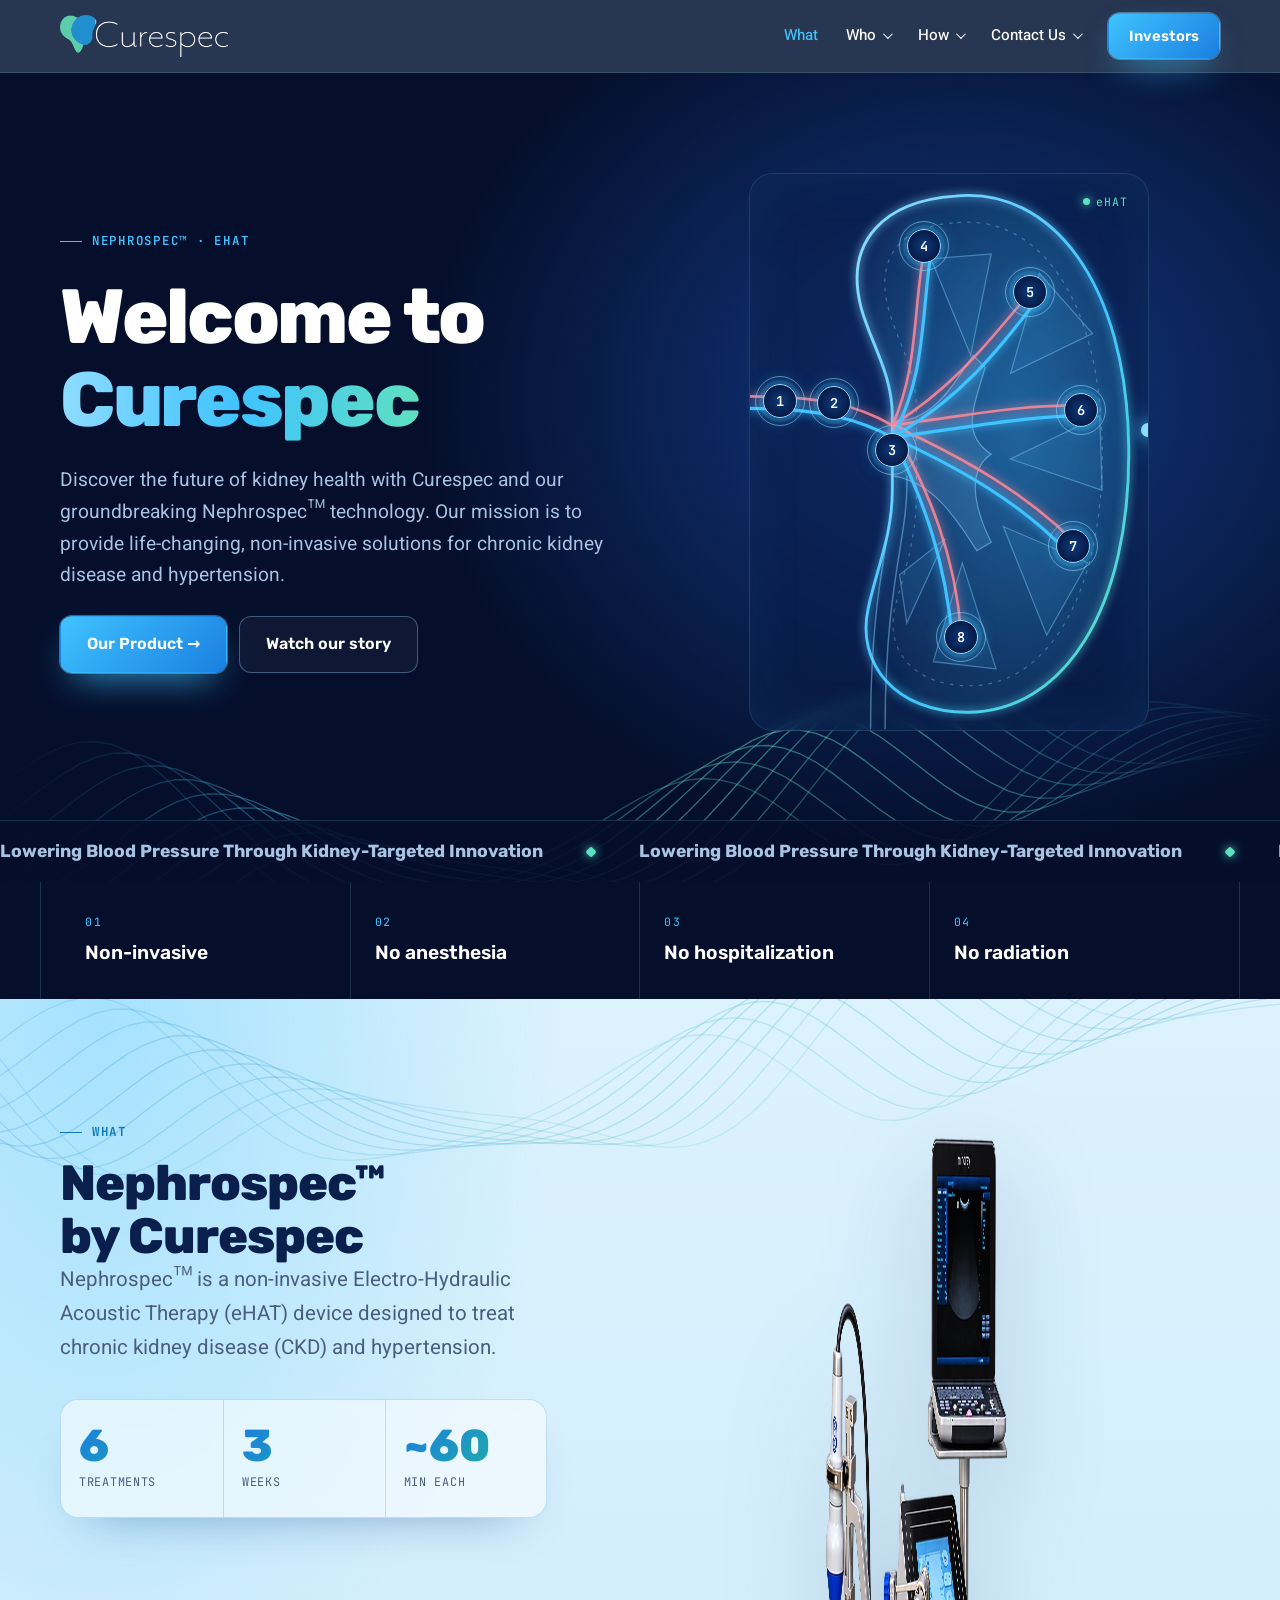
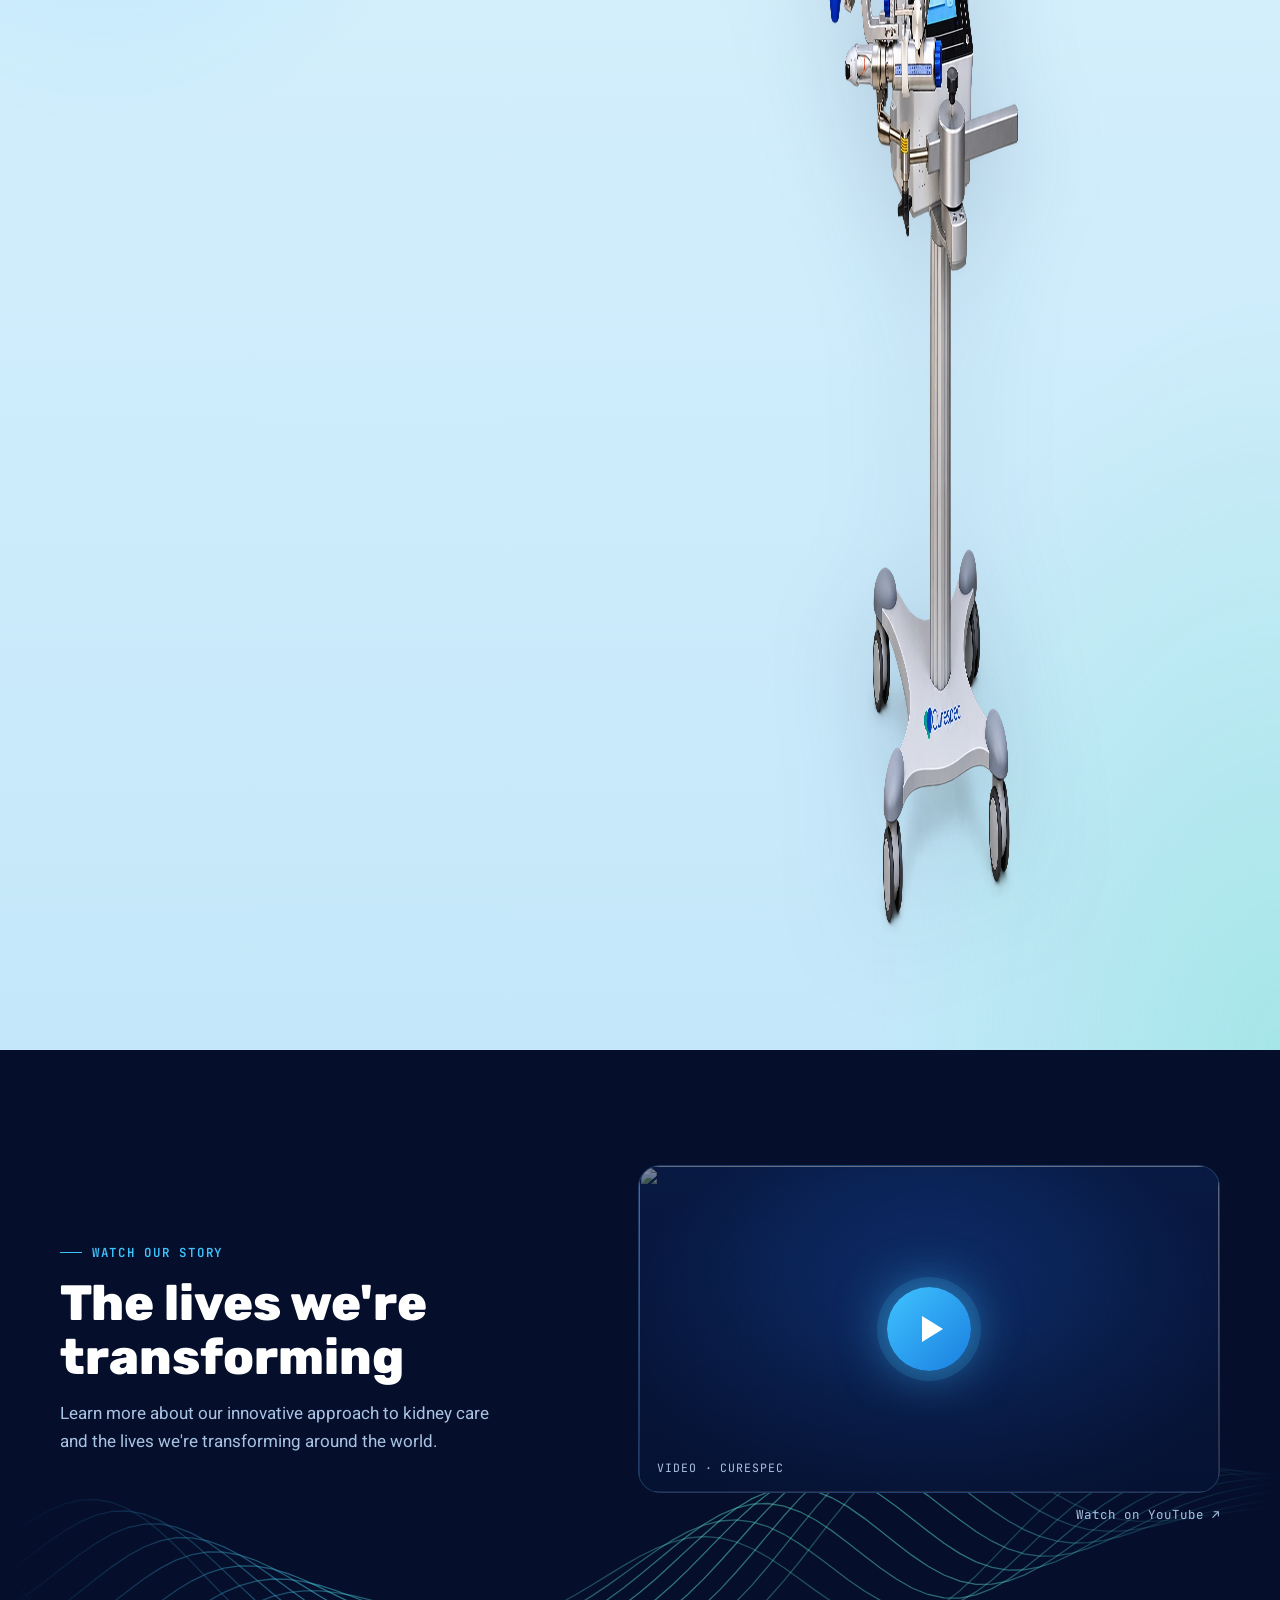
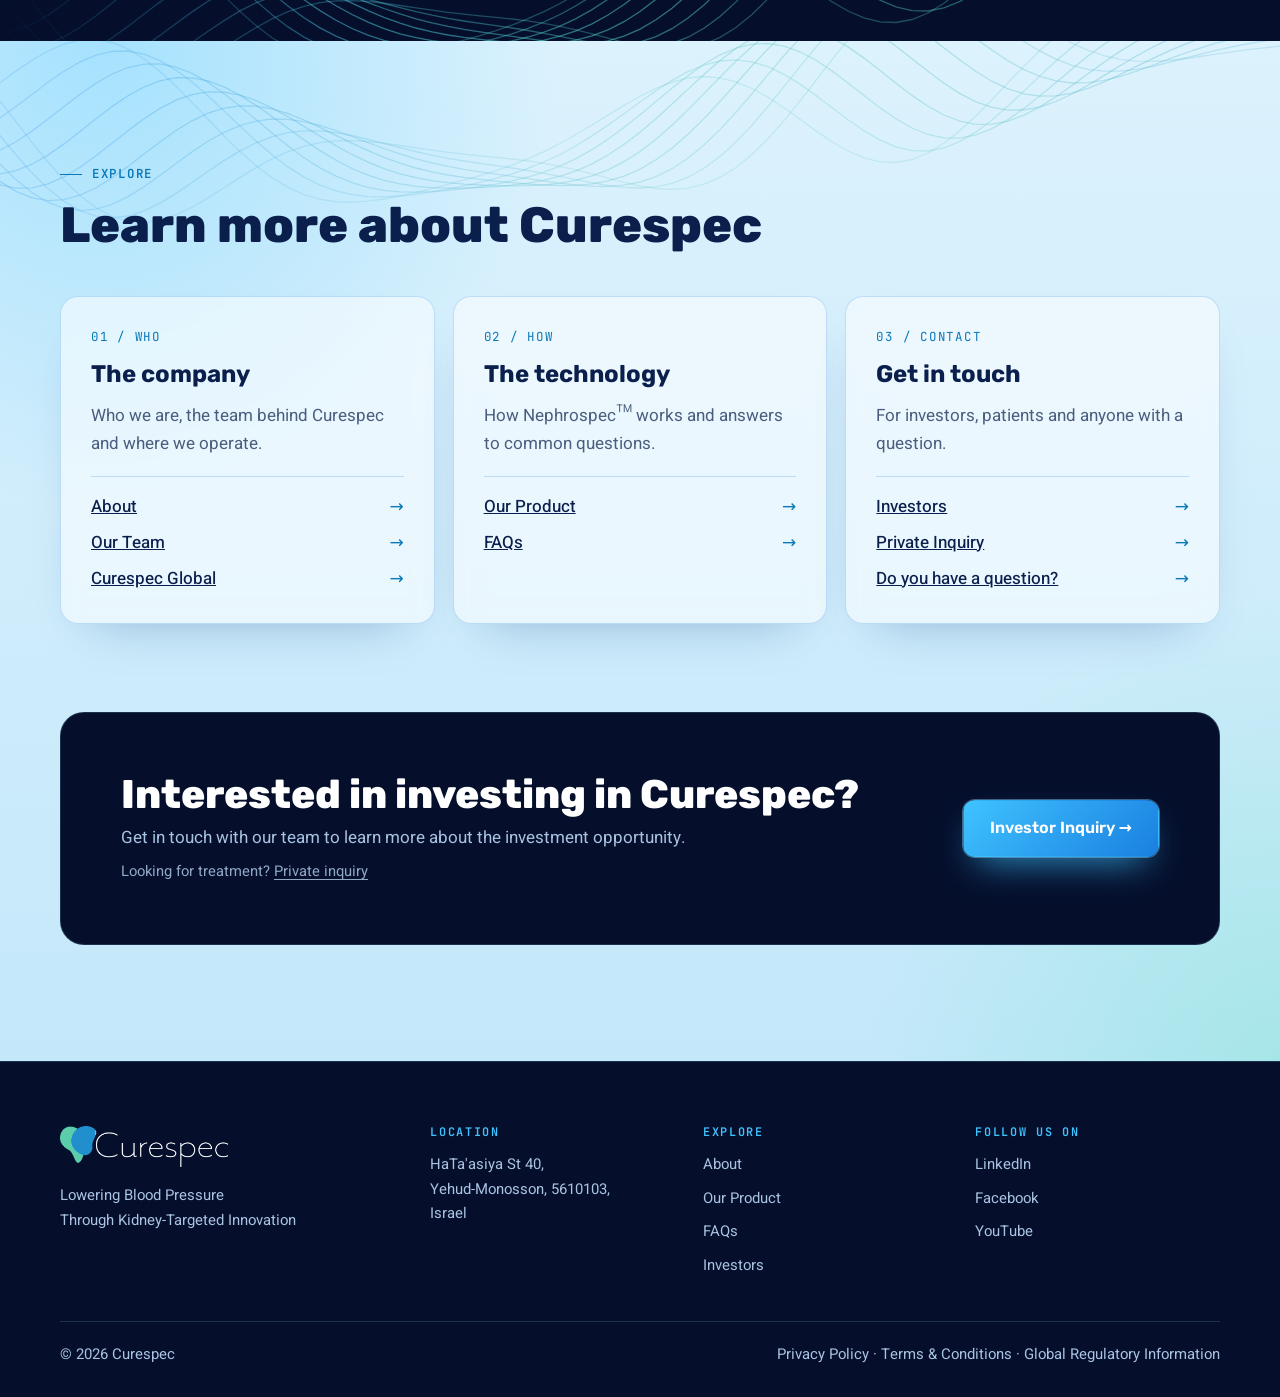
==== commit 60b74c3d: "Fix device photo sizing: add device-shot CSS to index.html's inline style block Found the real issue" ====
--- a/index.html
+++ b/index.html
@@ -142,6 +142,9 @@
 .stats b{font-family:var(--f-display);font-size:clamp(2rem,4.4vw,2.8rem);font-weight:800;line-height:1;background:linear-gradient(135deg,#1a7fe0,#22b59a);-webkit-background-clip:text;background-clip:text;color:transparent}
 .stats span{font-family:var(--f-mono);font-size:.74rem;letter-spacing:.06em;color:var(--ink-2);text-transform:uppercase}
 @media (max-width:860px){.split{grid-template-columns:1fr}}
+.device-shot{display:flex;justify-content:center}
+.device-shot img{max-width:min(220px,45%);filter:drop-shadow(0 30px 50px rgba(11,31,77,.18))}
+@media (max-width:860px){.device-shot{order:-1}.device-shot img{max-width:110px}}
 
 /* story */
 .story .wrap{position:relative;display:grid;grid-template-columns:1fr 1.15fr;gap:clamp(32px,6vw,72px);align-items:center}
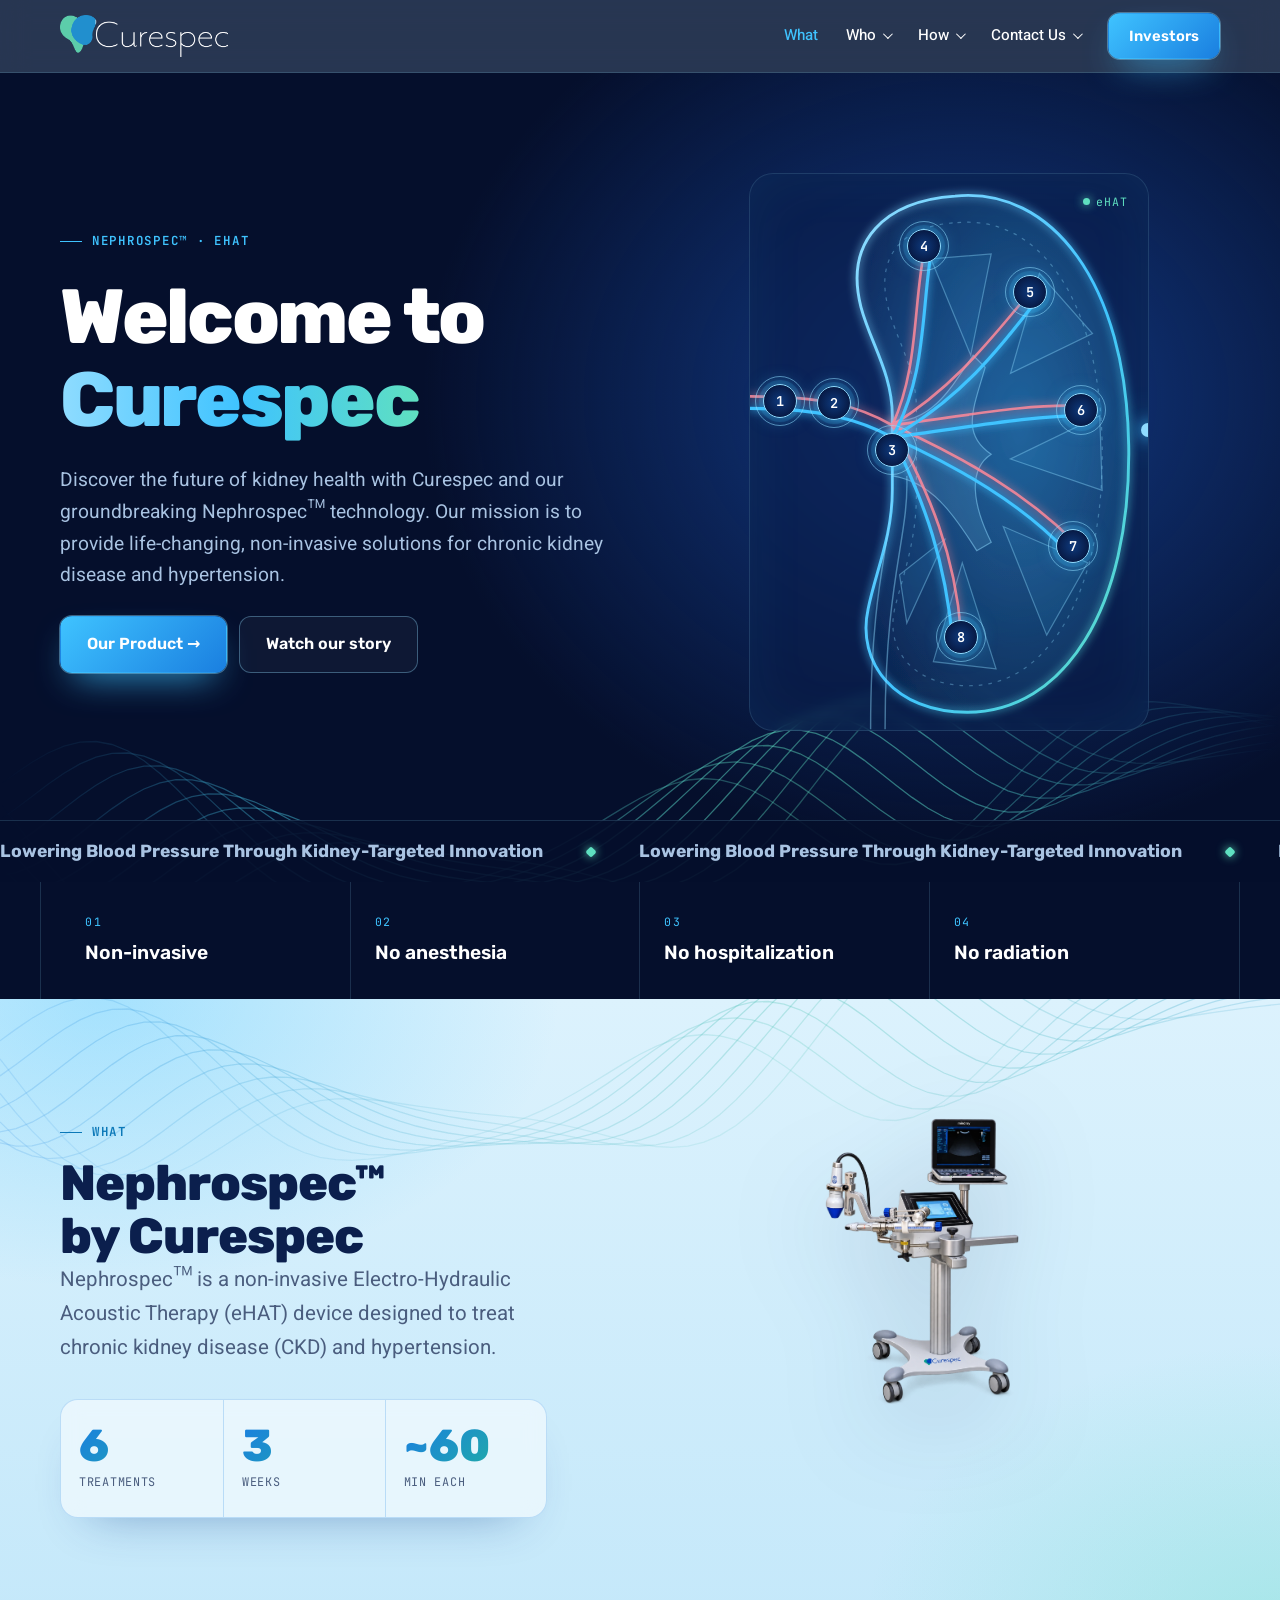
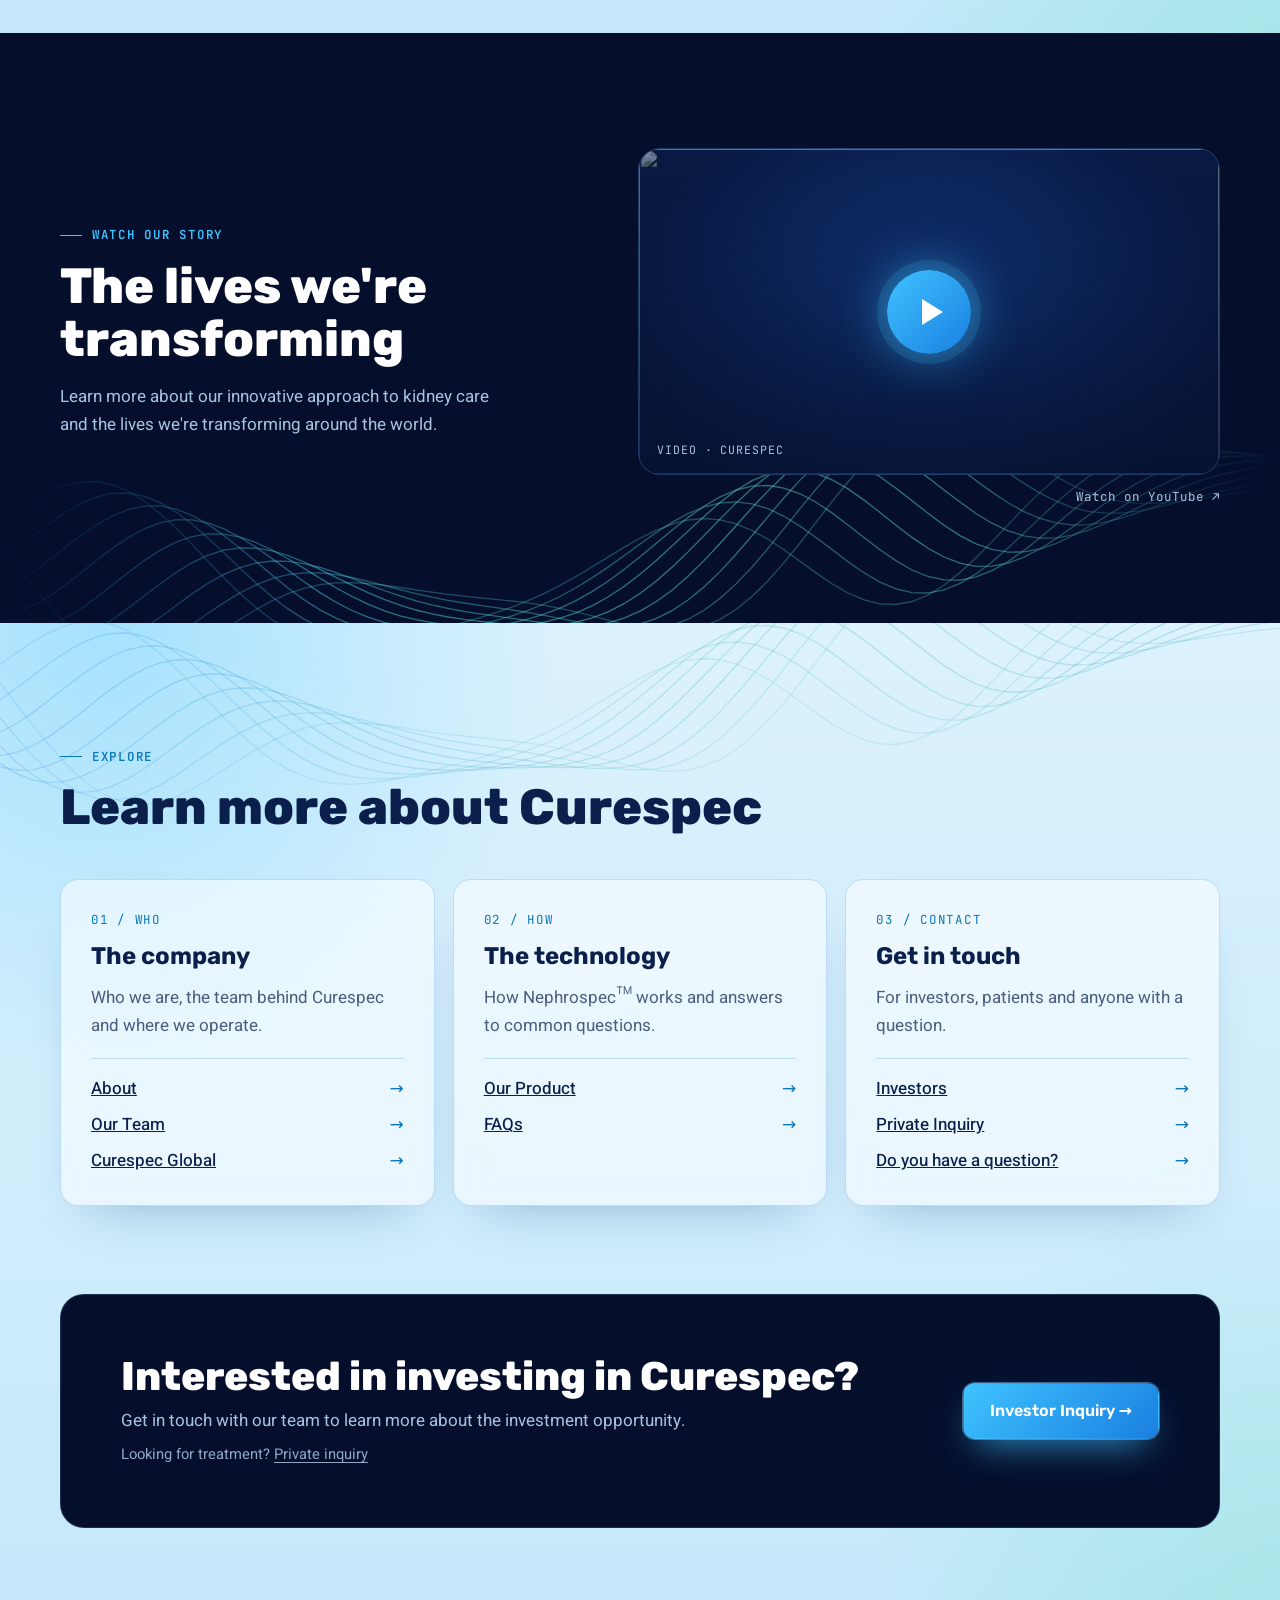
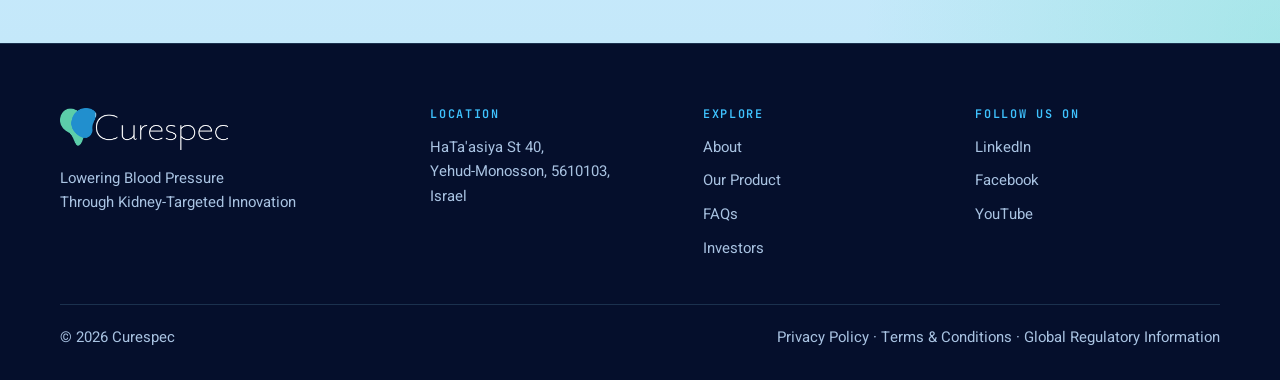
==== commit ffaf633b: "Fix squished device photo: add height:auto so the image scales proportionally The width/height HTML " ====
--- a/index.html
+++ b/index.html
@@ -143,8 +143,8 @@
 .stats span{font-family:var(--f-mono);font-size:.74rem;letter-spacing:.06em;color:var(--ink-2);text-transform:uppercase}
 @media (max-width:860px){.split{grid-template-columns:1fr}}
 .device-shot{display:flex;justify-content:center}
-.device-shot img{max-width:min(220px,45%);filter:drop-shadow(0 30px 50px rgba(11,31,77,.18))}
-@media (max-width:860px){.device-shot{order:-1}.device-shot img{max-width:110px}}
+.device-shot img{max-width:min(220px,45%);height:auto;filter:drop-shadow(0 30px 50px rgba(11,31,77,.18))}
+@media (max-width:860px){.device-shot{order:-1}.device-shot img{max-width:110px;height:auto}}
 
 /* story */
 .story .wrap{position:relative;display:grid;grid-template-columns:1fr 1.15fr;gap:clamp(32px,6vw,72px);align-items:center}
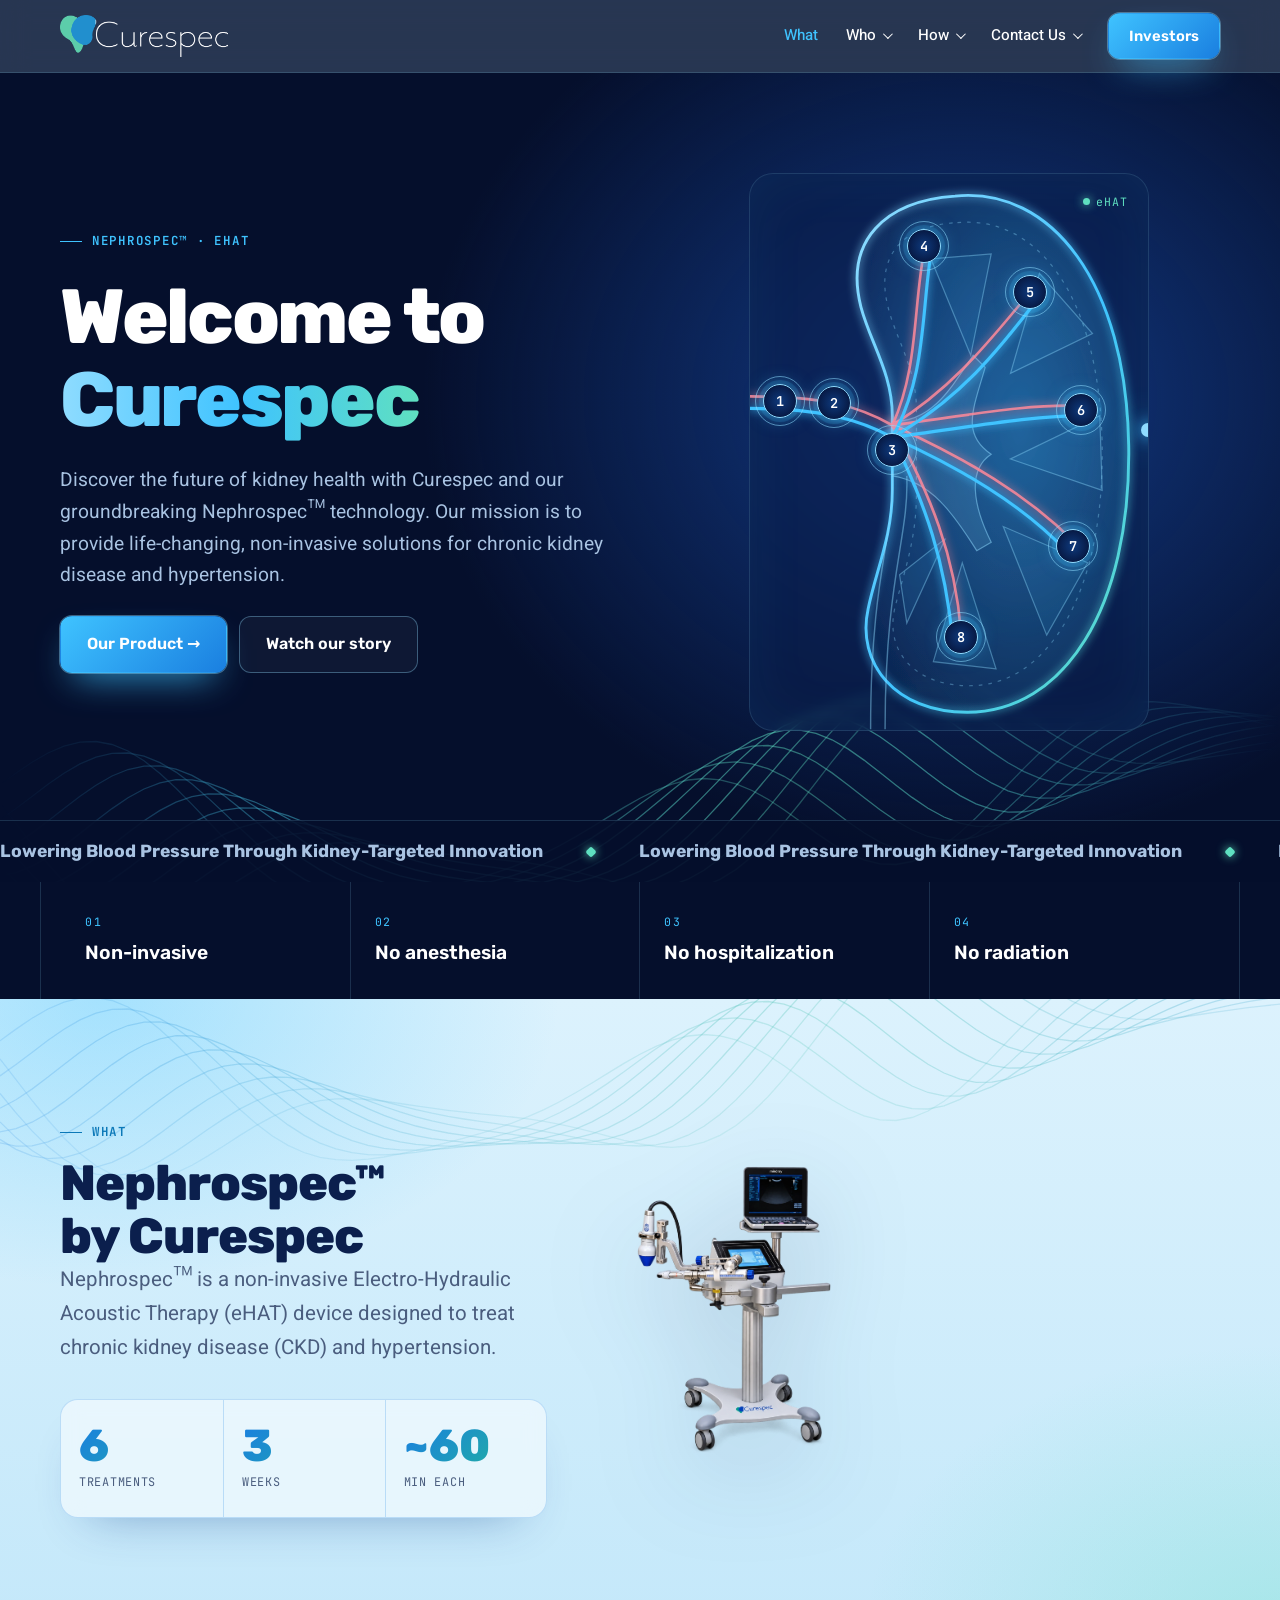
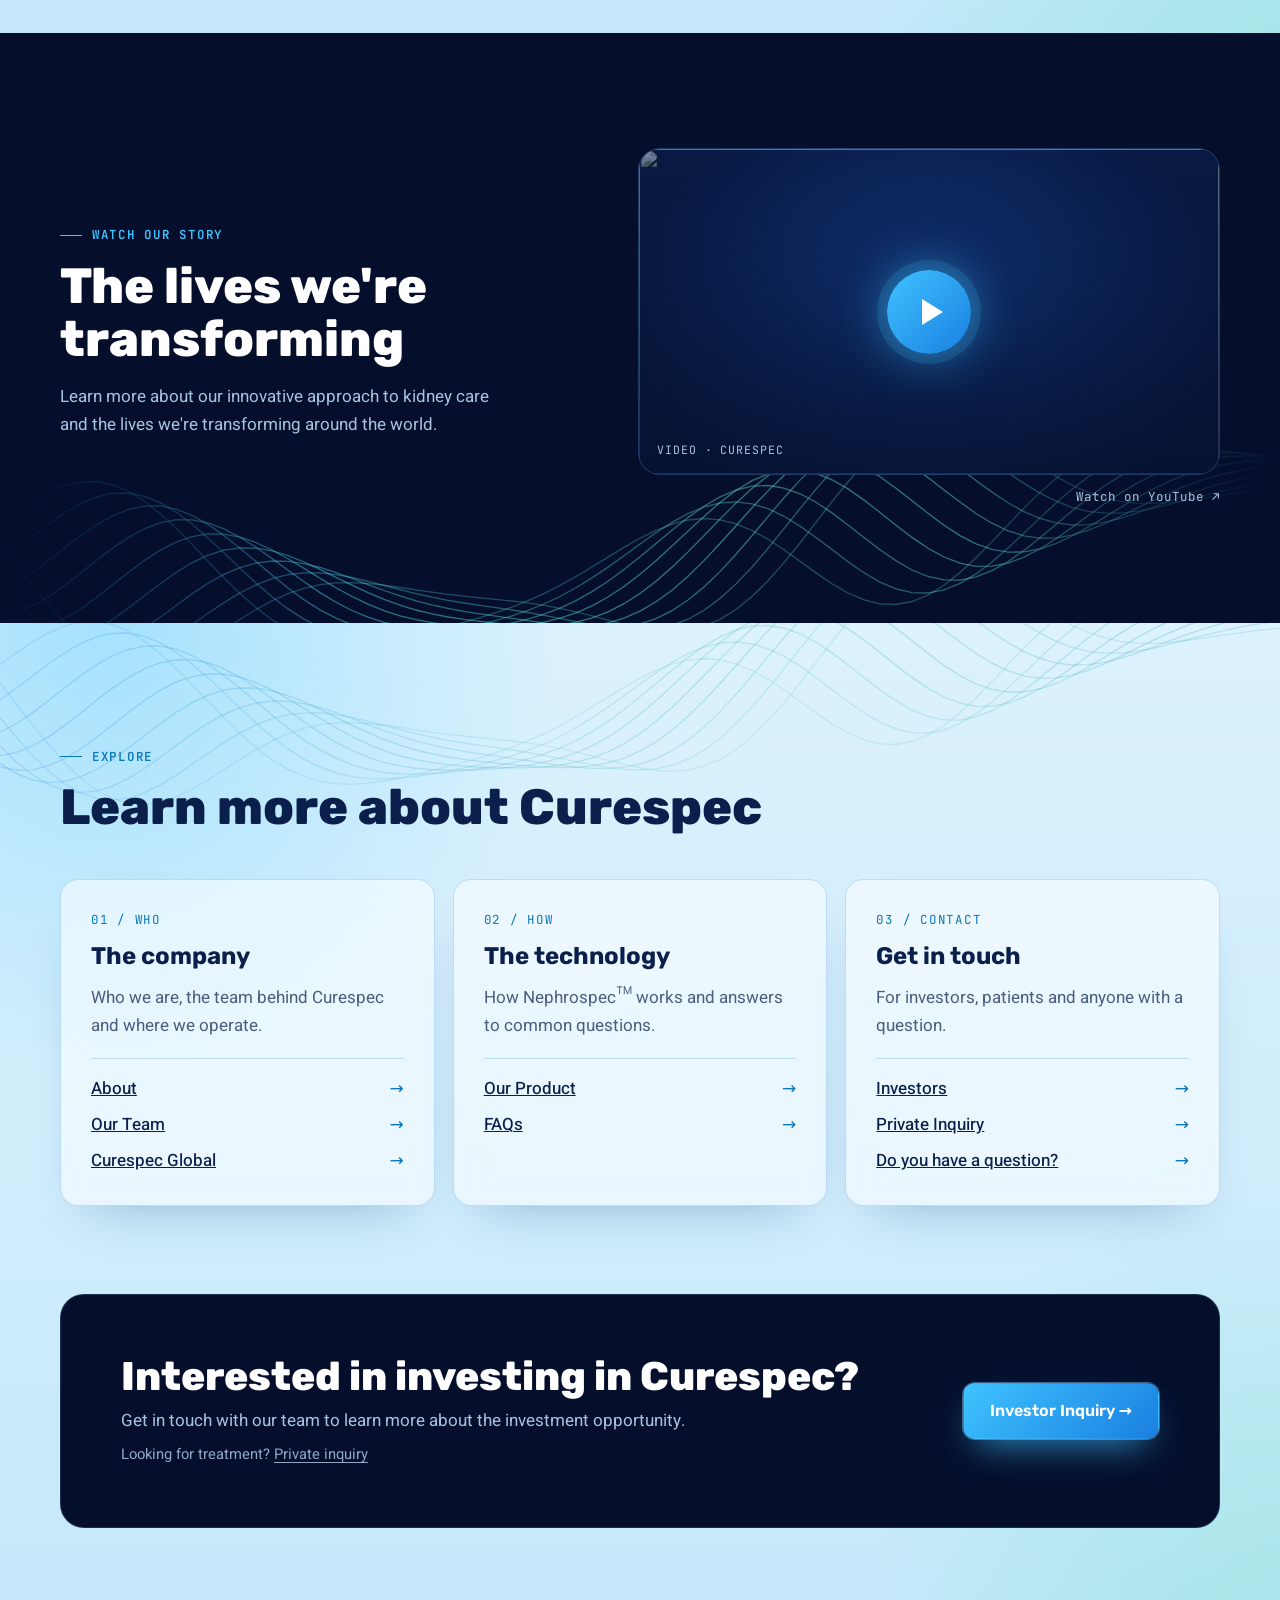
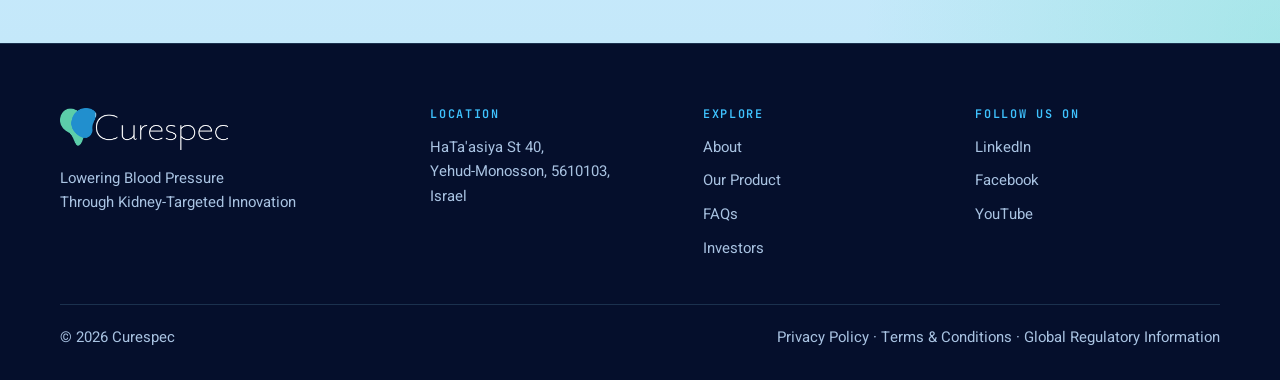
==== commit a7e70536: "Nudge the device photo left and down Co-Authored-By: Claude Sonnet 5 <noreply@anthropic.com> Claude-" ====
--- a/index.html
+++ b/index.html
@@ -142,7 +142,7 @@
 .stats b{font-family:var(--f-display);font-size:clamp(2rem,4.4vw,2.8rem);font-weight:800;line-height:1;background:linear-gradient(135deg,#1a7fe0,#22b59a);-webkit-background-clip:text;background-clip:text;color:transparent}
 .stats span{font-family:var(--f-mono);font-size:.74rem;letter-spacing:.06em;color:var(--ink-2);text-transform:uppercase}
 @media (max-width:860px){.split{grid-template-columns:1fr}}
-.device-shot{display:flex;justify-content:center}
+.device-shot{display:flex;justify-content:flex-start;padding-top:48px}
 .device-shot img{max-width:min(220px,45%);height:auto;filter:drop-shadow(0 30px 50px rgba(11,31,77,.18))}
 @media (max-width:860px){.device-shot{order:-1}.device-shot img{max-width:110px;height:auto}}
 
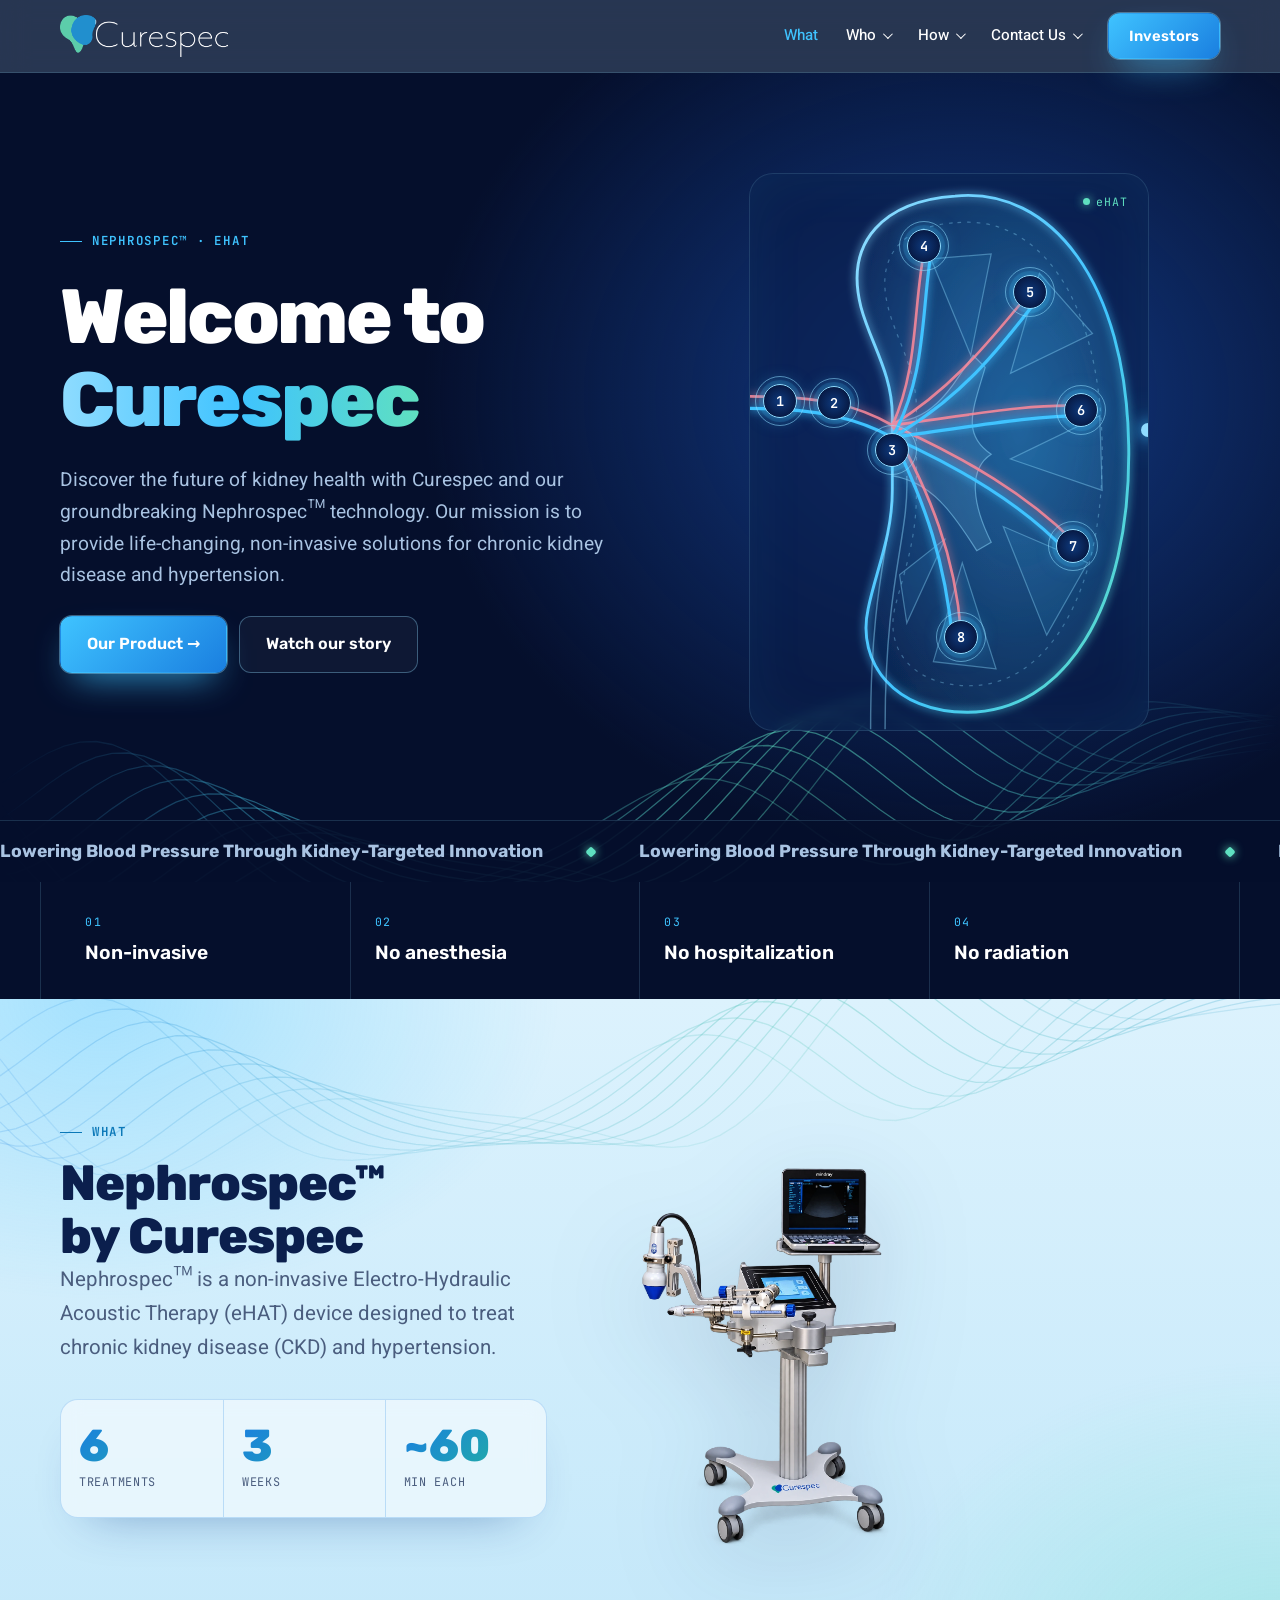
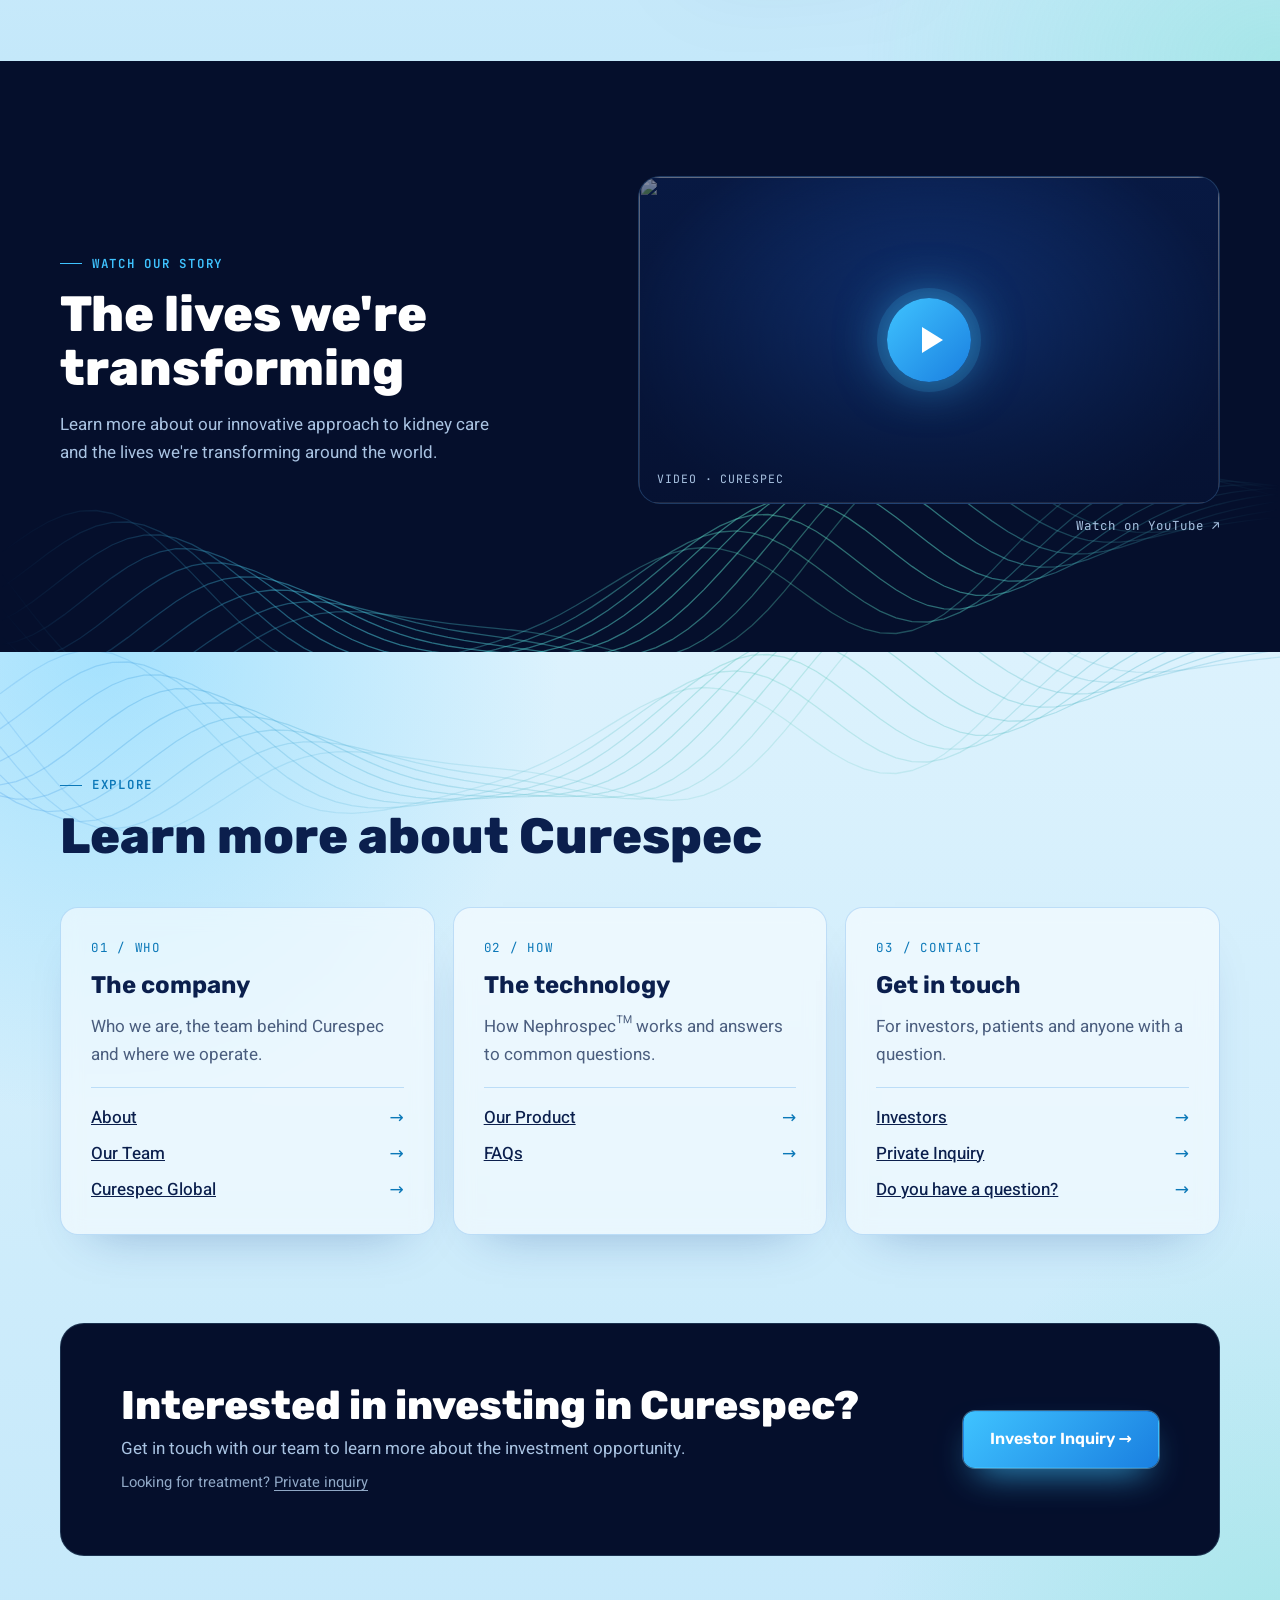
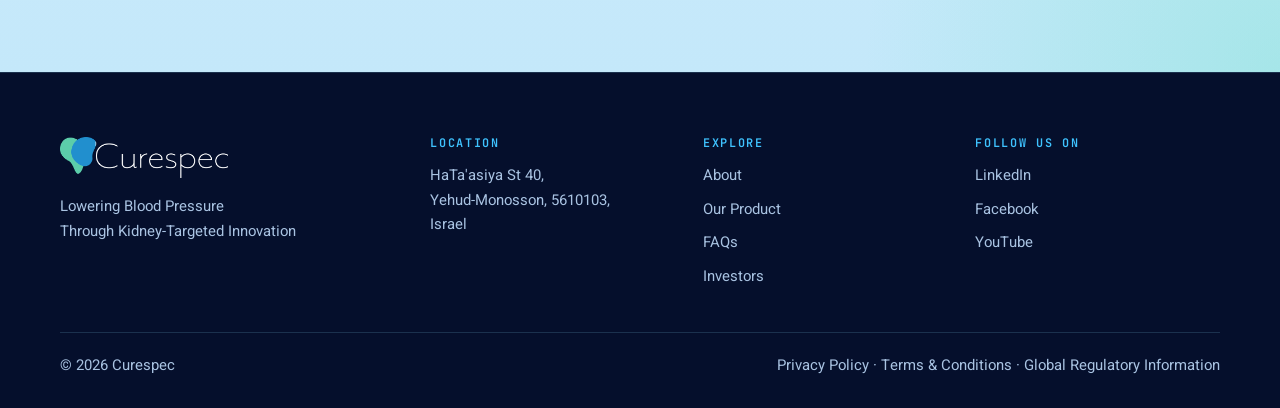
==== commit 51876894: "Size the device photo up a bit Co-Authored-By: Claude Sonnet 5 <noreply@anthropic.com> Claude-Sessio" ====
--- a/index.html
+++ b/index.html
@@ -143,8 +143,8 @@
 .stats span{font-family:var(--f-mono);font-size:.74rem;letter-spacing:.06em;color:var(--ink-2);text-transform:uppercase}
 @media (max-width:860px){.split{grid-template-columns:1fr}}
 .device-shot{display:flex;justify-content:flex-start;padding-top:48px}
-.device-shot img{max-width:min(220px,45%);height:auto;filter:drop-shadow(0 30px 50px rgba(11,31,77,.18))}
-@media (max-width:860px){.device-shot{order:-1}.device-shot img{max-width:110px;height:auto}}
+.device-shot img{max-width:min(290px,55%);height:auto;filter:drop-shadow(0 30px 50px rgba(11,31,77,.18))}
+@media (max-width:860px){.device-shot{order:-1}.device-shot img{max-width:150px;height:auto}}
 
 /* story */
 .story .wrap{position:relative;display:grid;grid-template-columns:1fr 1.15fr;gap:clamp(32px,6vw,72px);align-items:center}
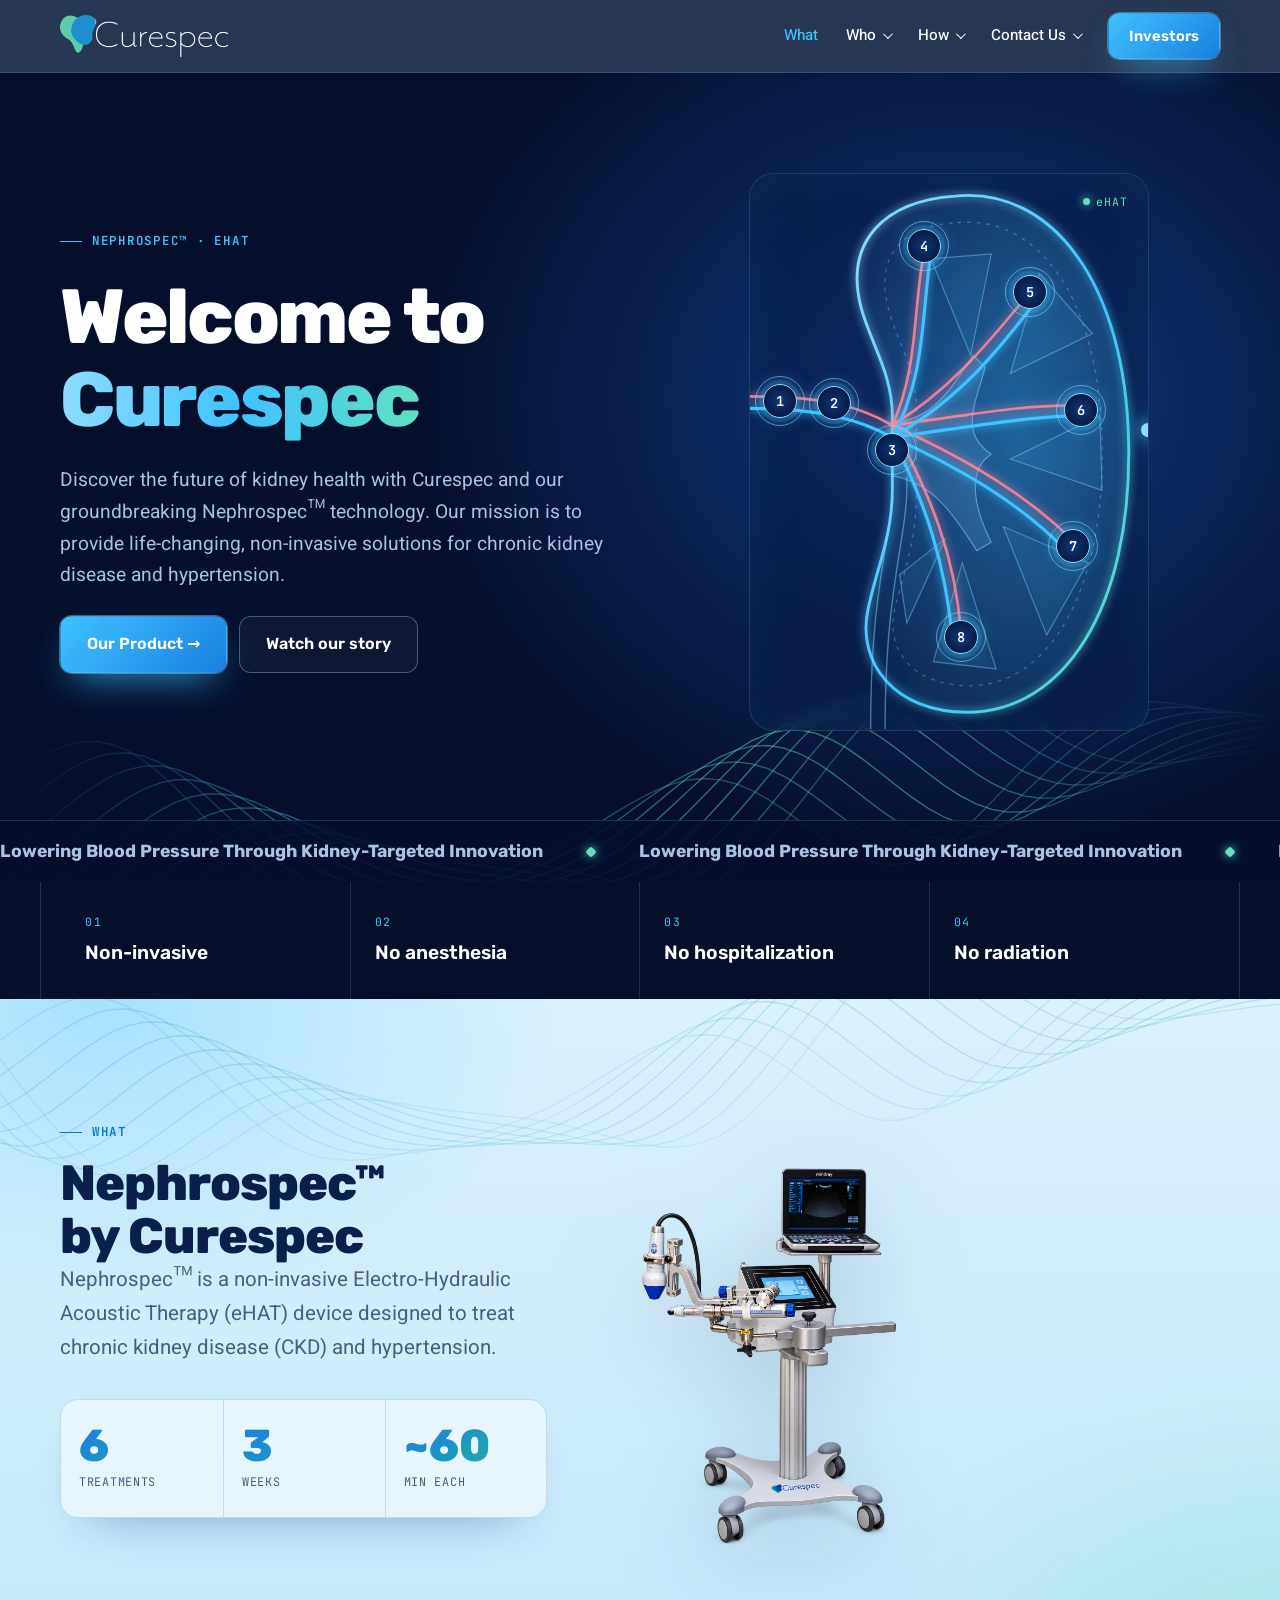
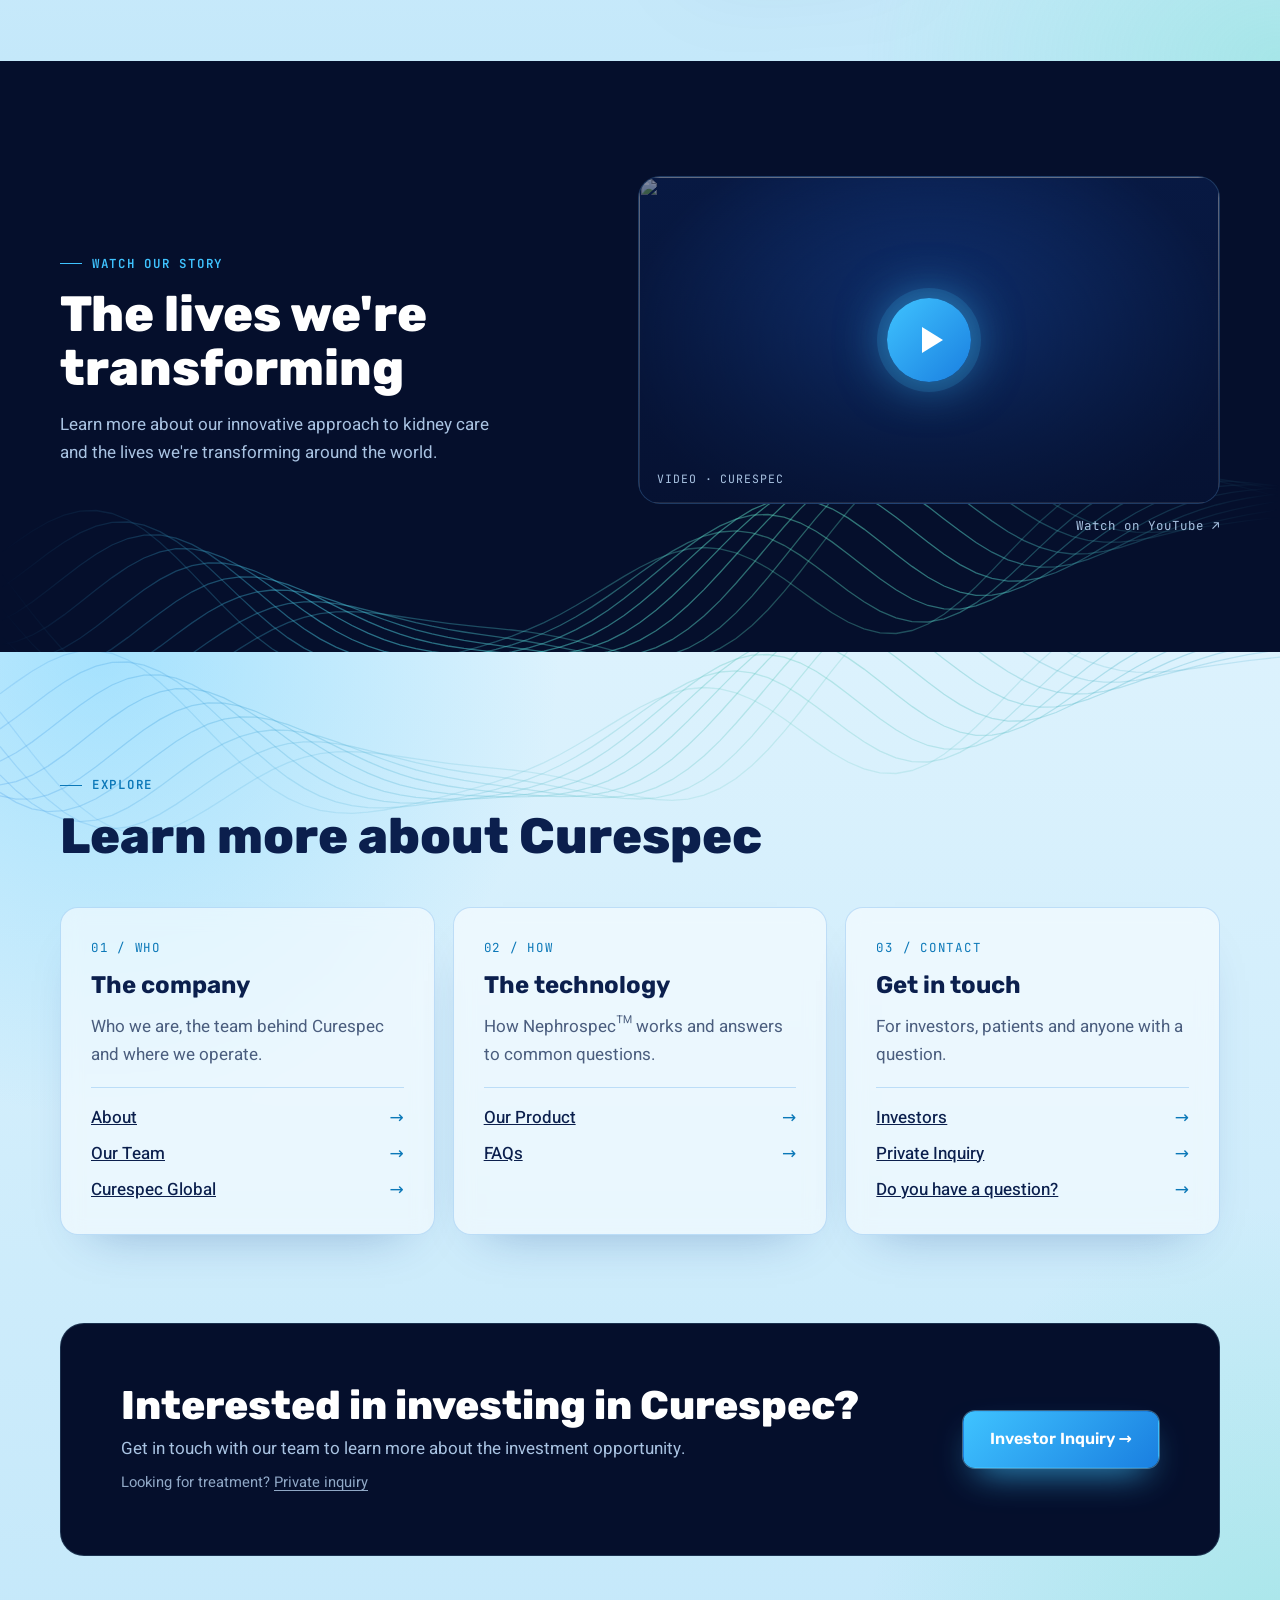
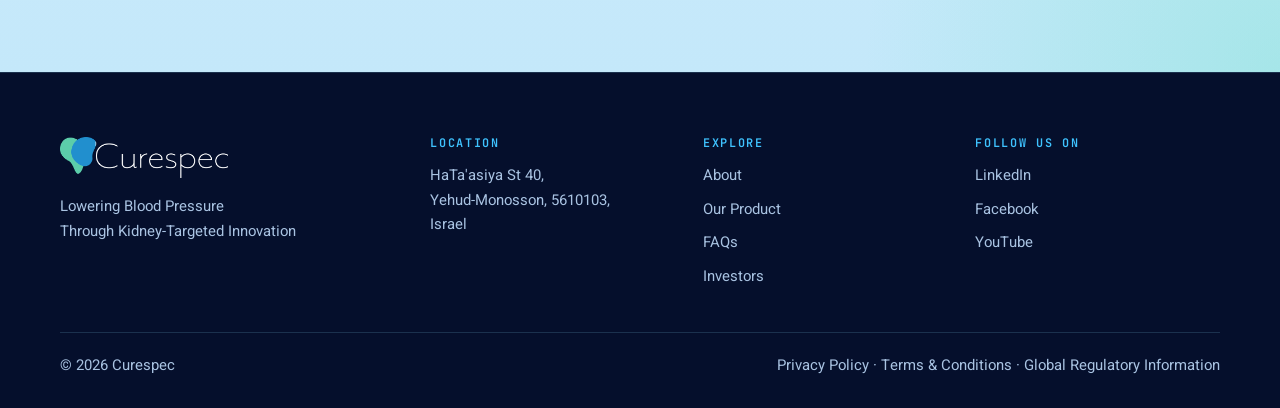
==== commit 440ecae9: "Update kidney diagram mechanism points on home page Shorten and refresh the 5 mechanism hotspot tool" ====
--- a/index.html
+++ b/index.html
@@ -251,7 +251,7 @@
       </svg>
       <div class="waves" aria-hidden="true"><i></i><i></i><i></i><b></b></div>
       <div class="hud tr" aria-hidden="true"><span class="live">eHAT</span></div>
-      <button type="button" class="hs l" style="left:7.6%;top:40.9%" aria-label="Renal artery: Blood supply to the kidney">1<span class="tip" aria-hidden="true"><b>Renal artery</b>Blood supply to the kidney</span></button><button type="button" class="hs l" style="left:21.2%;top:41.3%" aria-label="Renal vein: Blood returning from the kidney">2<span class="tip" aria-hidden="true"><b>Renal vein</b>Blood returning from the kidney</span></button><button type="button" class="hs" style="left:35.8%;top:49.6%" aria-label="Renal hilum: Where the vessels enter">3<span class="tip" aria-hidden="true"><b>Renal hilum</b>Where the vessels enter</span></button><button type="button" class="hs dn" style="left:43.9%;top:13.0%" aria-label="Acoustic waves: Non-invasive, no anesthesia">4<span class="tip" aria-hidden="true"><b>Acoustic waves</b>Non-invasive, no anesthesia</span></button><button type="button" class="hs r" style="left:70.3%;top:21.3%" aria-label="New blood vessels: eHAT is designed to stimulate their formation">5<span class="tip" aria-hidden="true"><b>New blood vessels</b>eHAT is designed to stimulate their formation</span></button><button type="button" class="hs r" style="left:83.3%;top:42.4%" aria-label="Microcirculation: Enhancing microvascular function">6<span class="tip" aria-hidden="true"><b>Microcirculation</b>Enhancing microvascular function</span></button><button type="button" class="hs r" style="left:81.2%;top:67.0%" aria-label="Kidney tissue: Designed to restore damaged tissue">7<span class="tip" aria-hidden="true"><b>Kidney tissue</b>Designed to restore damaged tissue</span></button><button type="button" class="hs" style="left:53.0%;top:83.3%" aria-label="Blood pressure: Microvascular function and BP control">8<span class="tip" aria-hidden="true"><b>Blood pressure</b>Microvascular function and BP control</span></button>
+      <button type="button" class="hs l" style="left:7.6%;top:40.9%" aria-label="Renal artery: Blood supply to the kidney">1<span class="tip" aria-hidden="true"><b>Renal artery</b>Blood supply to the kidney</span></button><button type="button" class="hs l" style="left:21.2%;top:41.3%" aria-label="Renal vein: Blood returning from the kidney">2<span class="tip" aria-hidden="true"><b>Renal vein</b>Blood returning from the kidney</span></button><button type="button" class="hs" style="left:35.8%;top:49.6%" aria-label="Renal hilum: Where the vessels enter">3<span class="tip" aria-hidden="true"><b>Renal hilum</b>Where the vessels enter</span></button><button type="button" class="hs dn" style="left:43.9%;top:13.0%" aria-label="Acoustic waves: Non-invasive stimulation">4<span class="tip" aria-hidden="true"><b>Acoustic waves</b>Non-invasive stimulation</span></button><button type="button" class="hs r" style="left:70.3%;top:21.3%" aria-label="Angiogenesis: New blood vessel formation">5<span class="tip" aria-hidden="true"><b>Angiogenesis</b>New blood vessel formation</span></button><button type="button" class="hs r" style="left:83.3%;top:42.4%" aria-label="Renal perfusion: Improves blood flow">6<span class="tip" aria-hidden="true"><b>Renal perfusion</b>Improves blood flow</span></button><button type="button" class="hs r" style="left:81.2%;top:67.0%" aria-label="Anti-inflammatory: Reduces inflammation and fibrosis">7<span class="tip" aria-hidden="true"><b>Anti-inflammatory</b>Reduces inflammation and fibrosis</span></button><button type="button" class="hs" style="left:53.0%;top:83.3%" aria-label="Blood pressure: May lower systolic BP">8<span class="tip" aria-hidden="true"><b>Blood pressure</b>May lower systolic BP</span></button>
     </div>
   </div>
   <div class="ticker" aria-hidden="true"><div>
